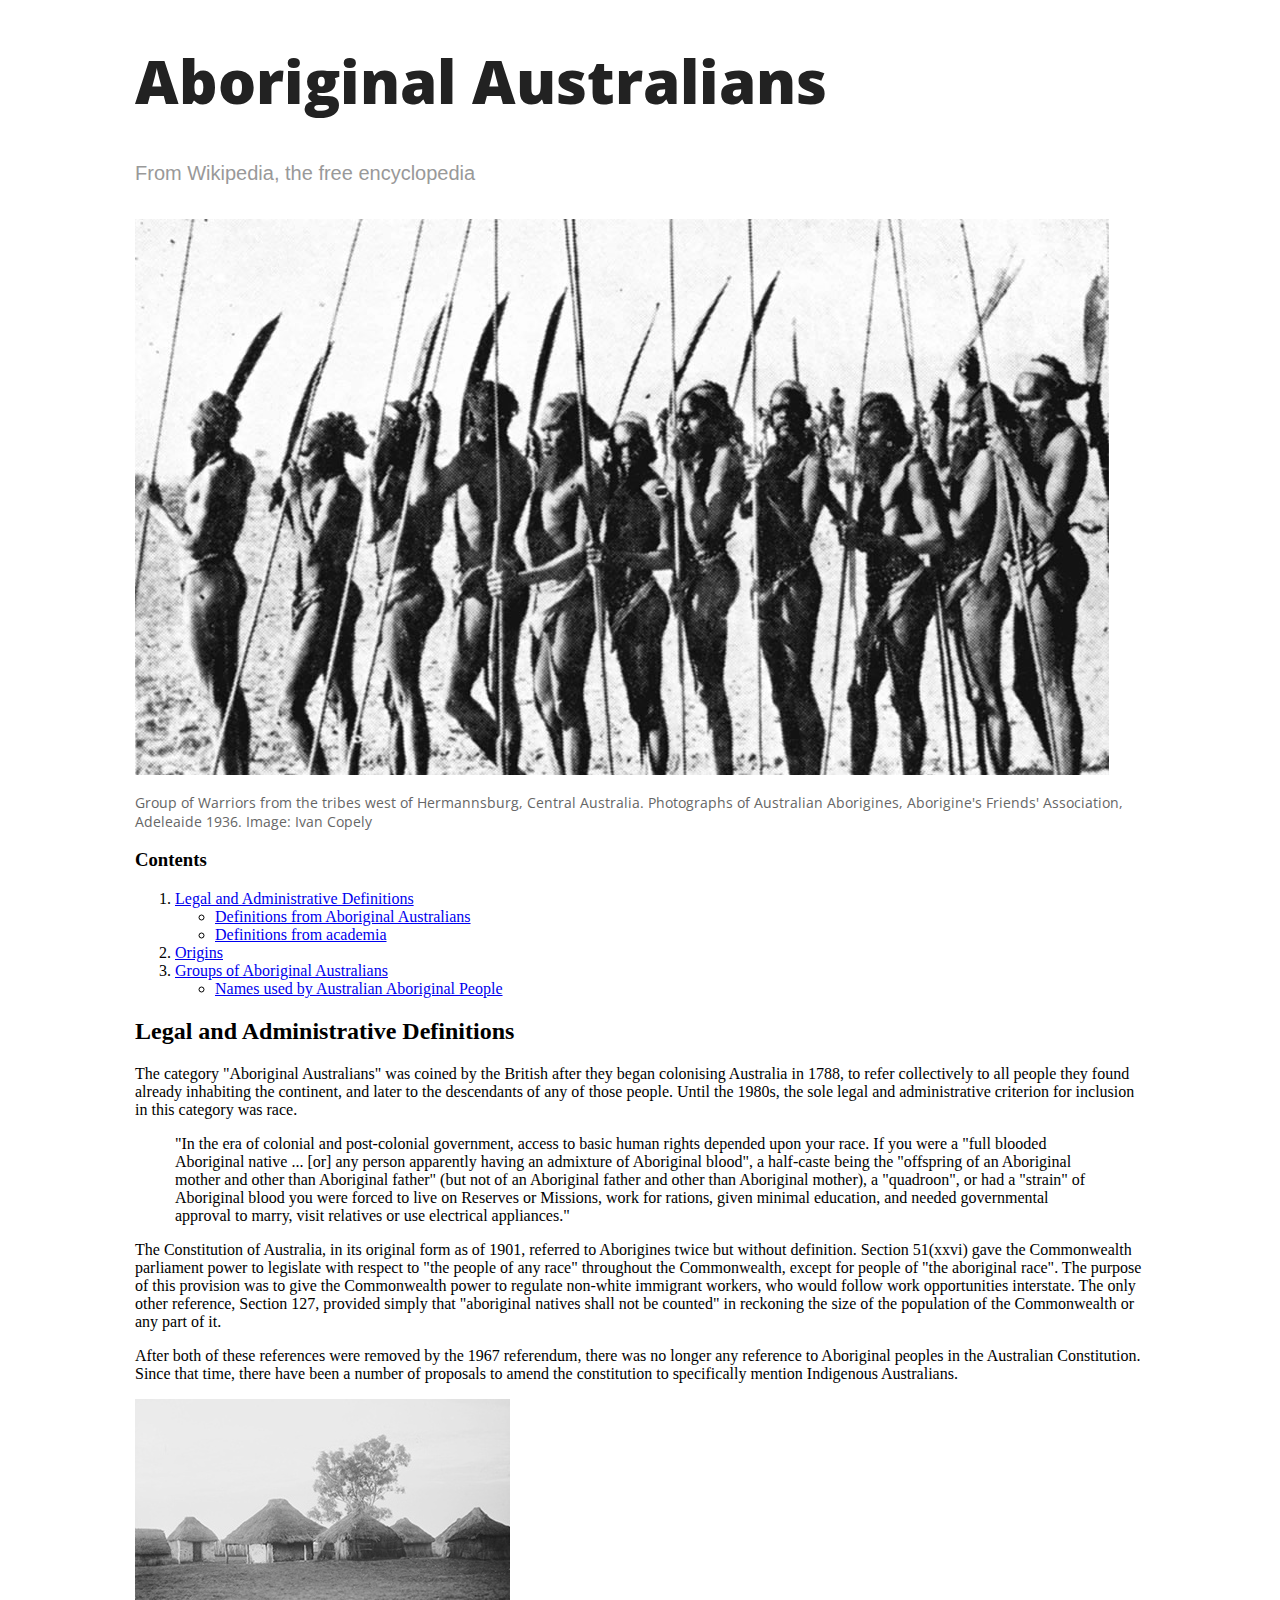
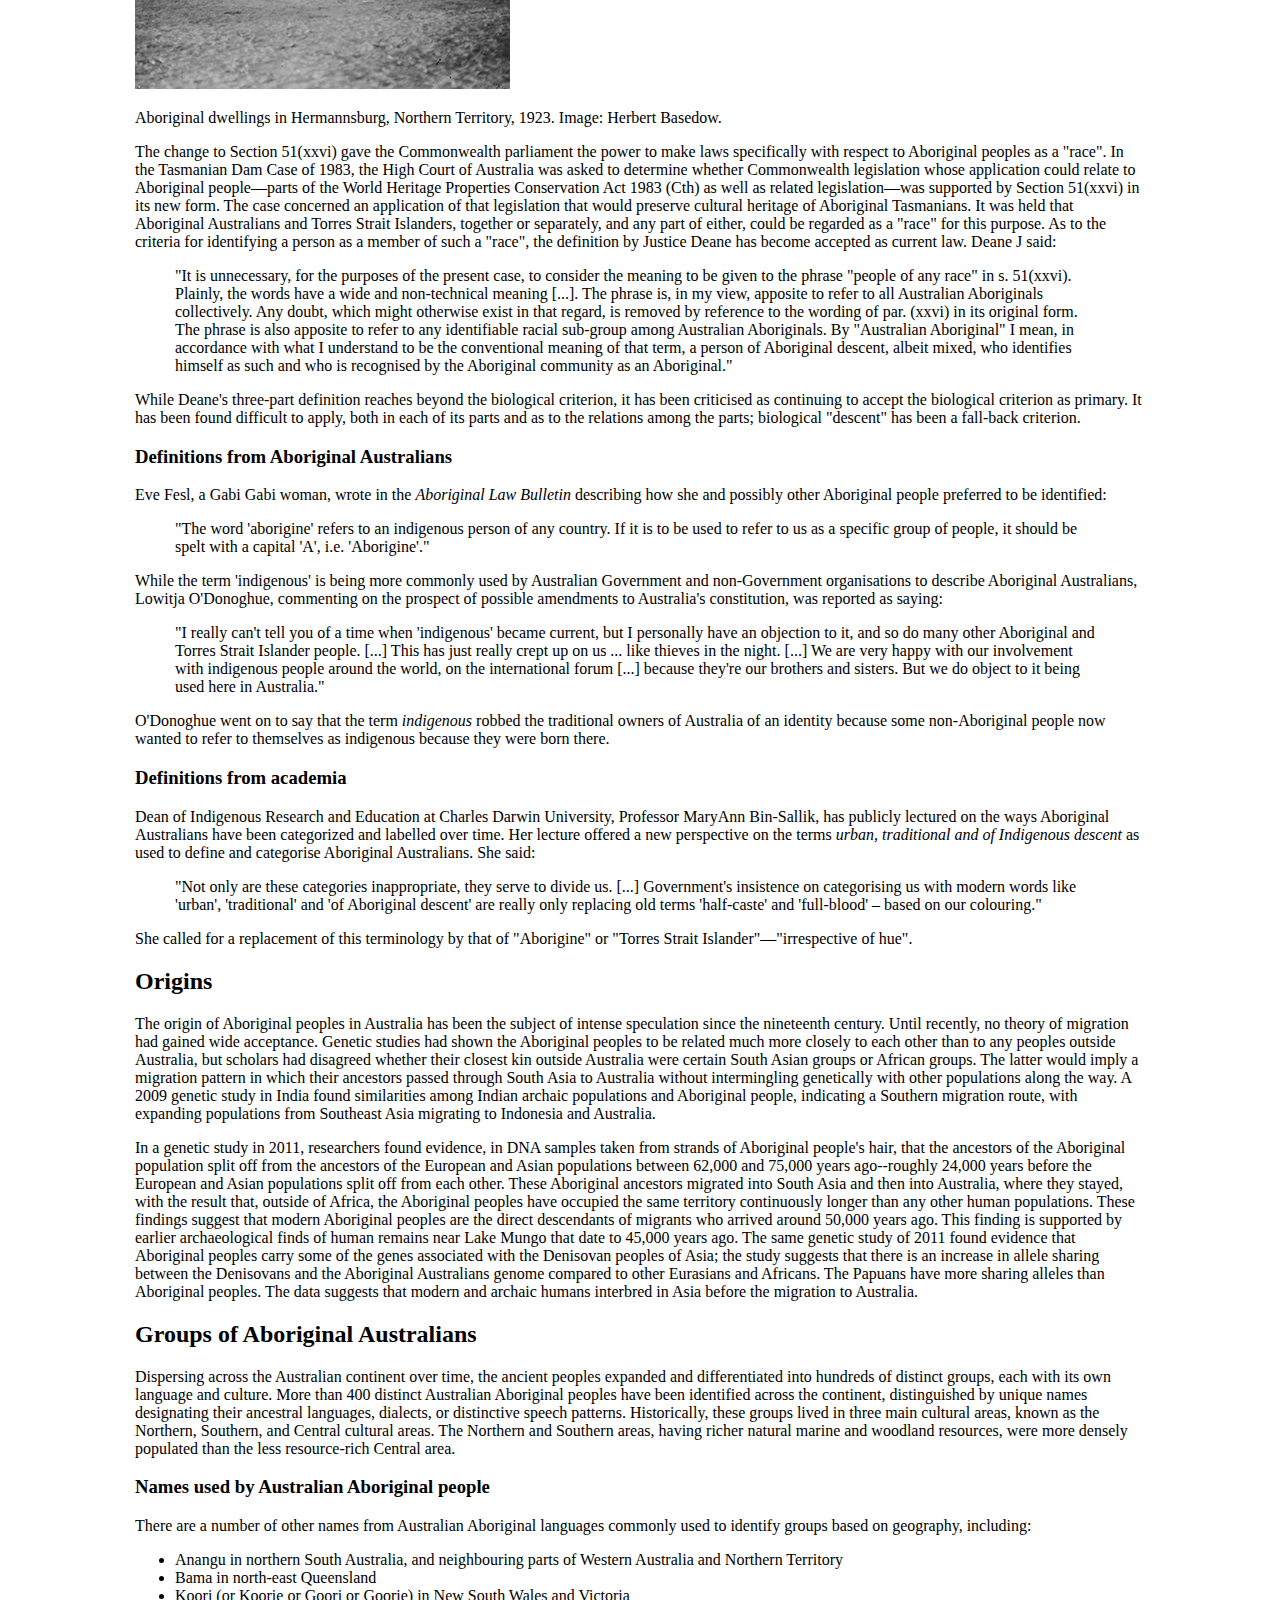
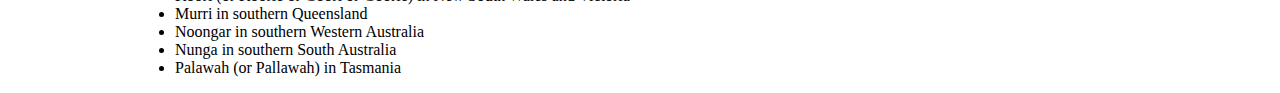
==== Projects/02-ArticleStyle/index.html @ 3df888d9 "CSS updates" ====
<!doctype html>
<html>
	<head>
		<title>Aboriginal Australians</title>
		<link href='http://fonts.googleapis.com/css?family=Open+Sans:300italic,400italic,600italic,700italic,800italic,700,300,600,800,400' rel='stylesheet' type='text/css'>
	</head>
	<body>
		<style>
			.container {
				width: 1010px;
				margin: 0 auto;
				
			}
			h1 {
				font-family: 'Open Sans', Helvetica, Arial, sans-serif;
				color: #222;
				font-size: 60px;
				font-weight: 800;
			}
			h5 {
				font-family: Georgia, Helvetica, Arial, sans-serif;
				color: #999;
				font-size: 20px;
				font-weight: lighter;
			}
			.caption {
				font-family: 'Open Sans', Helvetica, Arial, sans-serif;
				color: #666;
				font-size: 14px;
			}
			
		</style>
	<div class="container">
		<article>
		<header>
			<h1>Aboriginal Australians</h1>
			<h5>From Wikipedia, the free encyclopedia</h5>

			<img src="images/aboriginal-australians.jpg" alt="">
			<div class="caption">	
				<p>
					Group of Warriors from the tribes west of Hermannsburg, Central Australia. Photographs of Australian Aborigines, Aborigine's Friends' Association, Adeleaide 1936. Image: Ivan Copely
				</p>
			</div>
		</header>
			<nav>
				<h3>Contents</h3>
				<ol>
					<li><a href="#section1">Legal and Administrative Definitions</a>
						<ul>
							<li><a href="#section1-a">Definitions from Aboriginal Australians</a></li>
							<li><a href="#section1-b">Definitions from academia</a></li>

						</ul>

					</li>
					<li><a href="#section2">Origins</a></li>
					<li><a href="#section3">Groups of Aboriginal Australians</a>
						<ul>
							<li><a href="#section3-a">Names used by Australian Aboriginal People</a></li>
						</ul>
					</li>
				</ol>

			</nav>
				<h2 id="section1">Legal and Administrative Definitions</h2>
				<p>
					The category "Aboriginal Australians" was coined by the British after they began colonising Australia in 1788, to refer collectively to all people they found already inhabiting the continent, and later to the descendants of any of those people. Until the 1980s, the sole legal and administrative criterion for inclusion in this category was race.
				</p>
					<blockquote>
						"In the era of colonial and post-colonial government, access to basic human rights depended upon your race. If you were a "full blooded Aboriginal native ... [or] any person apparently having an admixture of Aboriginal blood", a half-caste being the "offspring of an Aboriginal mother and other than Aboriginal father" (but not of an Aboriginal father and other than Aboriginal mother), a "quadroon", or had a "strain" of Aboriginal blood you were forced to live on Reserves or Missions, work for rations, given minimal education, and needed governmental approval to marry, visit relatives or use electrical appliances."
					</blockquote>
				<p>
					The Constitution of Australia, in its original form as of 1901, referred to Aborigines twice but without definition. Section 51(xxvi) gave the Commonwealth parliament power to legislate with respect to "the people of any race" throughout the Commonwealth, except for people of "the aboriginal race". The purpose of this provision was to give the Commonwealth power to regulate non-white immigrant workers, who would follow work opportunities interstate. The only other reference, Section 127, provided simply that "aboriginal natives shall not be counted" in reckoning the size of the population of the Commonwealth or any part of it.
				</p>
				<p>
					After both of these references were removed by the 1967 referendum, there was no longer any reference to Aboriginal peoples in the Australian Constitution. Since that time, there have been a number of proposals to amend the constitution to specifically mention Indigenous Australians.
				</p>
				<img src="images/aboriginal-dwellings.jpg" alt="">
				<p>
					Aboriginal dwellings in Hermannsburg, Northern Territory, 1923. Image: Herbert Basedow.
				</p>
				<p>
					The change to Section 51(xxvi) gave the Commonwealth parliament the power to make laws specifically with respect to Aboriginal peoples as a "race". In the Tasmanian Dam Case of 1983, the High Court of Australia was asked to determine whether Commonwealth legislation whose application could relate to Aboriginal people—parts of the World Heritage Properties Conservation Act 1983 (Cth) as well as related legislation—was supported by Section 51(xxvi) in its new form. The case concerned an application of that legislation that would preserve cultural heritage of Aboriginal Tasmanians. It was held that Aboriginal Australians and Torres Strait Islanders, together or separately, and any part of either, could be regarded as a "race" for this purpose. As to the criteria for identifying a person as a member of such a "race", the definition by Justice Deane has become accepted as current law. Deane J said:
				</p>
					<blockquote>
						"It is unnecessary, for the purposes of the present case, to consider the meaning to be given to the phrase "people of any race" in s. 51(xxvi). Plainly, the words have a wide and non-technical meaning [...]. The phrase is, in my view, apposite to refer to all Australian Aboriginals collectively. Any doubt, which might otherwise exist in that regard, is removed by reference to the wording of par. (xxvi) in its original form. The phrase is also apposite to refer to any identifiable racial sub-group among Australian Aboriginals. By "Australian Aboriginal" I mean, in accordance with what I understand to be the conventional meaning of that term, a person of Aboriginal descent, albeit mixed, who identifies himself as such and who is recognised by the Aboriginal community as an Aboriginal."
					</blockquote>
				<p>
					While Deane's three-part definition reaches beyond the biological criterion, it has been criticised as continuing to accept the biological criterion as primary. It has been found difficult to apply, both in each of its parts and as to the relations among the parts; biological "descent" has been a fall-back criterion.
				</p>

				<h3 id="section1-a">Definitions from Aboriginal Australians</h3>
				<p>
					Eve Fesl, a Gabi Gabi woman, wrote in the <em>Aboriginal Law Bulletin</em> describing how she and possibly other Aboriginal people preferred to be identified:
				</p>
					<blockquote>
						"The word 'aborigine' refers to an indigenous person of any country. If it is to be used to refer to us as a specific group of people, it should be spelt with a capital 'A', i.e. 'Aborigine'."
					</blockquote>
				<p>
					While the term 'indigenous' is being more commonly used by Australian Government and non-Government organisations to describe Aboriginal Australians, Lowitja O'Donoghue, commenting on the prospect of possible amendments to Australia's constitution, was reported as saying:
				</p>
					<blockquote>
						"I really can't tell you of a time when 'indigenous' became current, but I personally have an objection to it, and so do many other Aboriginal and Torres Strait Islander people. [...] This has just really crept up on us ... like thieves in the night. [...] We are very happy with our involvement with indigenous people around the world, on the international forum [...] because they're our brothers and sisters. But we do object to it being used here in Australia."
					</blockquote>
				<p>
					O'Donoghue went on to say that the term <em>indigenous</em> robbed the traditional owners of Australia of an identity because some non-Aboriginal people now wanted to refer to themselves as indigenous because they were born there.
				</p>
				
				<h3 id="section1-b">Definitions from academia</h3>
				<p>
					Dean of Indigenous Research and Education at Charles Darwin University, Professor MaryAnn Bin-Sallik, has publicly lectured on the ways Aboriginal Australians have been categorized and labelled over time. Her lecture offered a new perspective on the terms <em>urban, traditional and of Indigenous descent</em> as used to define and categorise Aboriginal Australians. She said:
				</p>
					<blockquote>
						"Not only are these categories inappropriate, they serve to divide us. [...] Government's insistence on categorising us with modern words like 'urban', 'traditional' and 'of Aboriginal descent' are really only replacing old terms 'half-caste' and 'full-blood' – based on our colouring."
					</blockquote>
				<p>
					She called for a replacement of this terminology by that of "Aborigine" or "Torres Strait Islander"—"irrespective of hue".
				</p>

				<h2 id="section2">Origins</h2>
				<p>
					The origin of Aboriginal peoples in Australia has been the subject of intense speculation since the nineteenth century. Until recently, no theory of migration had gained wide acceptance. Genetic studies had shown the Aboriginal peoples to be related much more closely to each other than to any peoples outside Australia, but scholars had disagreed whether their closest kin outside Australia were certain South Asian groups or African groups. The latter would imply a migration pattern in which their ancestors passed through South Asia to Australia without intermingling genetically with other populations along the way. A 2009 genetic study in India found similarities among Indian archaic populations and Aboriginal people, indicating a Southern migration route, with expanding populations from Southeast Asia migrating to Indonesia and Australia.
				</p>
				<p>
					In a genetic study in 2011, researchers found evidence, in DNA samples taken from strands of Aboriginal people's hair, that the ancestors of the Aboriginal population split off from the ancestors of the European and Asian populations between 62,000 and 75,000 years ago--roughly 24,000 years before the European and Asian populations split off from each other. These Aboriginal ancestors migrated into South Asia and then into Australia, where they stayed, with the result that, outside of Africa, the Aboriginal peoples have occupied the same territory continuously longer than any other human populations. These findings suggest that modern Aboriginal peoples are the direct descendants of migrants who arrived around 50,000 years ago. This finding is supported by earlier archaeological finds of human remains near Lake Mungo that date to 45,000 years ago. The same genetic study of 2011 found evidence that Aboriginal peoples carry some of the genes associated with the Denisovan peoples of Asia; the study suggests that there is an increase in allele sharing between the Denisovans and the Aboriginal Australians genome compared to other Eurasians and Africans. The Papuans have more sharing alleles than Aboriginal peoples. The data suggests that modern and archaic humans interbred in Asia before the migration to Australia.
				</p>

				<h2 id="section3">Groups of Aboriginal Australians</h2>
				<p>
					Dispersing across the Australian continent over time, the ancient peoples expanded and differentiated into hundreds of distinct groups, each with its own language and culture. More than 400 distinct Australian Aboriginal peoples have been identified across the continent, distinguished by unique names designating their ancestral languages, dialects, or distinctive speech patterns. Historically, these groups lived in three main cultural areas, known as the Northern, Southern, and Central cultural areas. The Northern and Southern areas, having richer natural marine and woodland resources, were more densely populated than the less resource-rich Central area.
				</p>
				<h3 id="section3-a">Names used by Australian Aboriginal people</h3>
				<p>
					There are a number of other names from Australian Aboriginal languages commonly used to identify groups based on geography, including:
					<ul>
						<li>Anangu in northern South Australia, and neighbouring parts of Western Australia and Northern Territory</li>
						<li>Bama in north-east Queensland</li>
						<li>Koori (or Koorie or Goori or Goorie) in New South Wales and Victoria</li>
						<li>Murri in southern Queensland</li>
						<li>Noongar in southern Western Australia</li>
						<li>Nunga in southern South Australia</li>
						<li>Palawah (or Pallawah) in Tasmania</li>
					</ul>
				</p>
			</article>
		</div>
	</body>
</html>
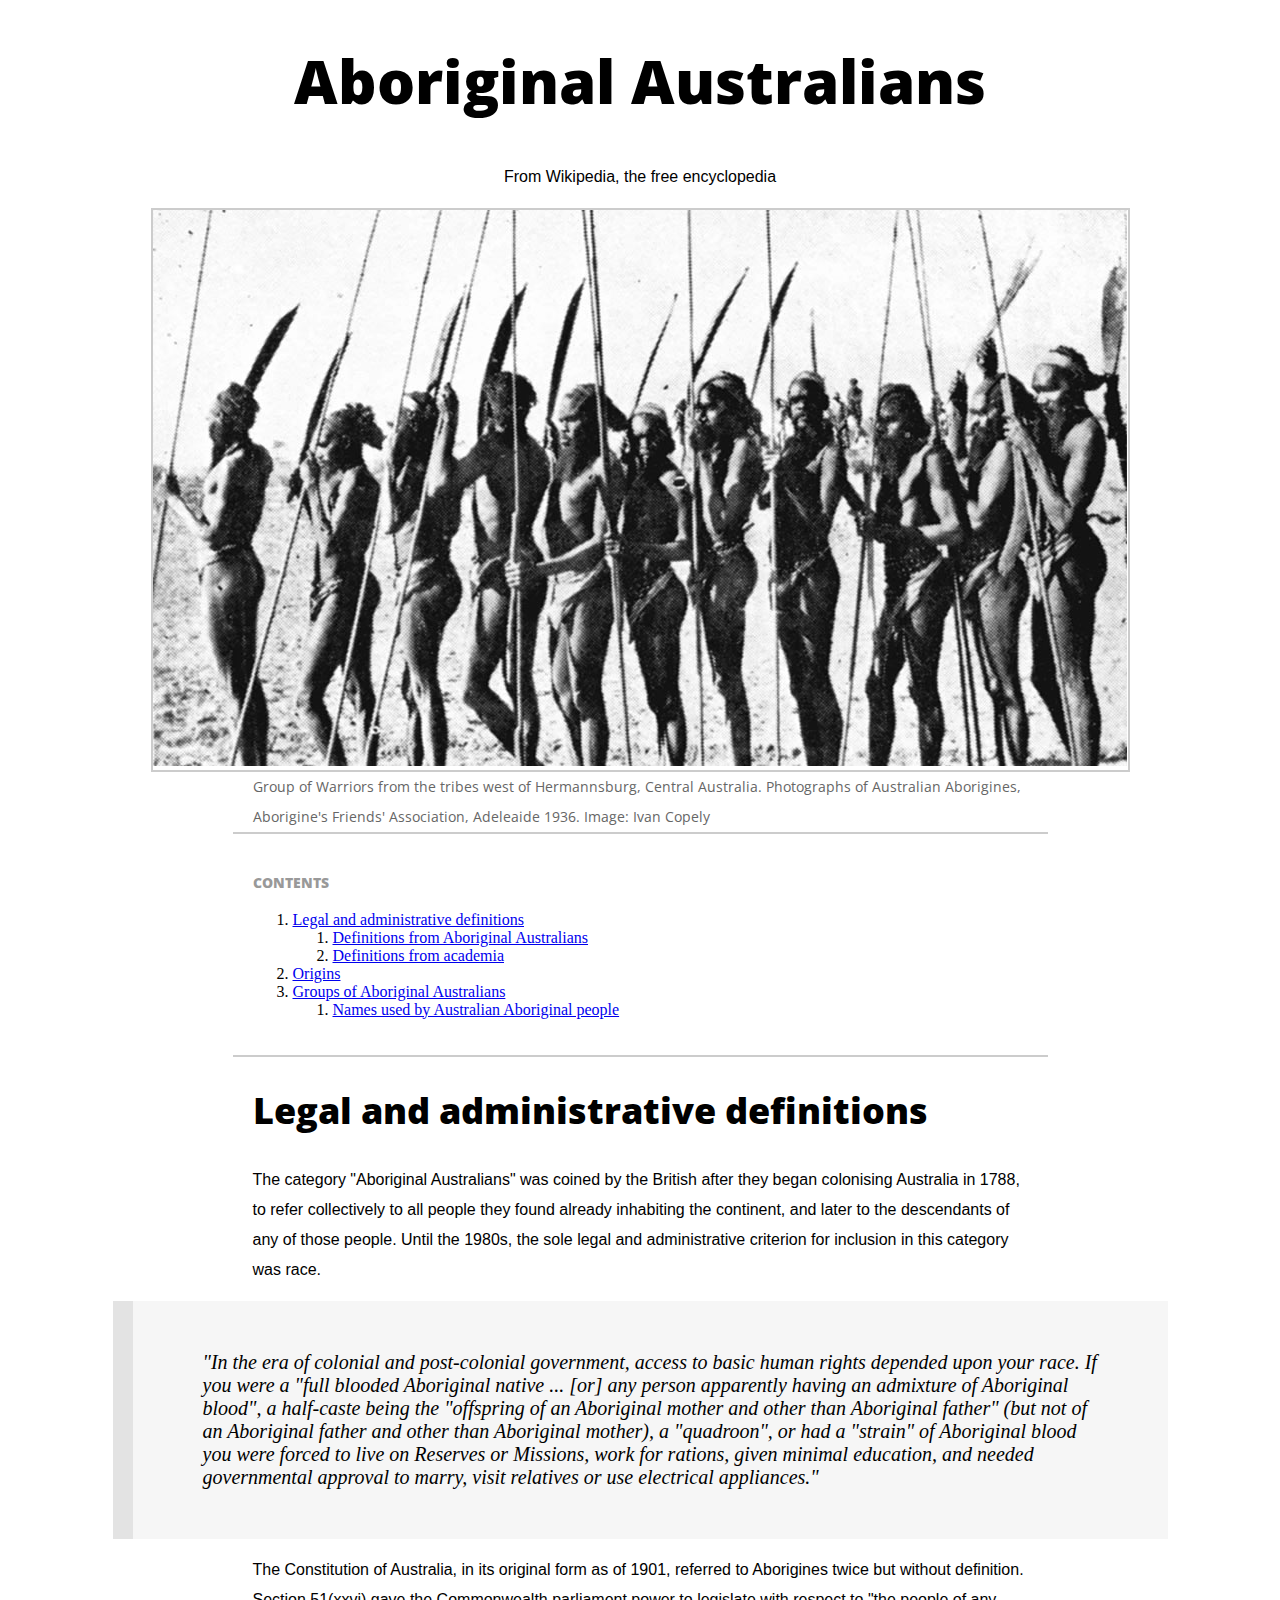
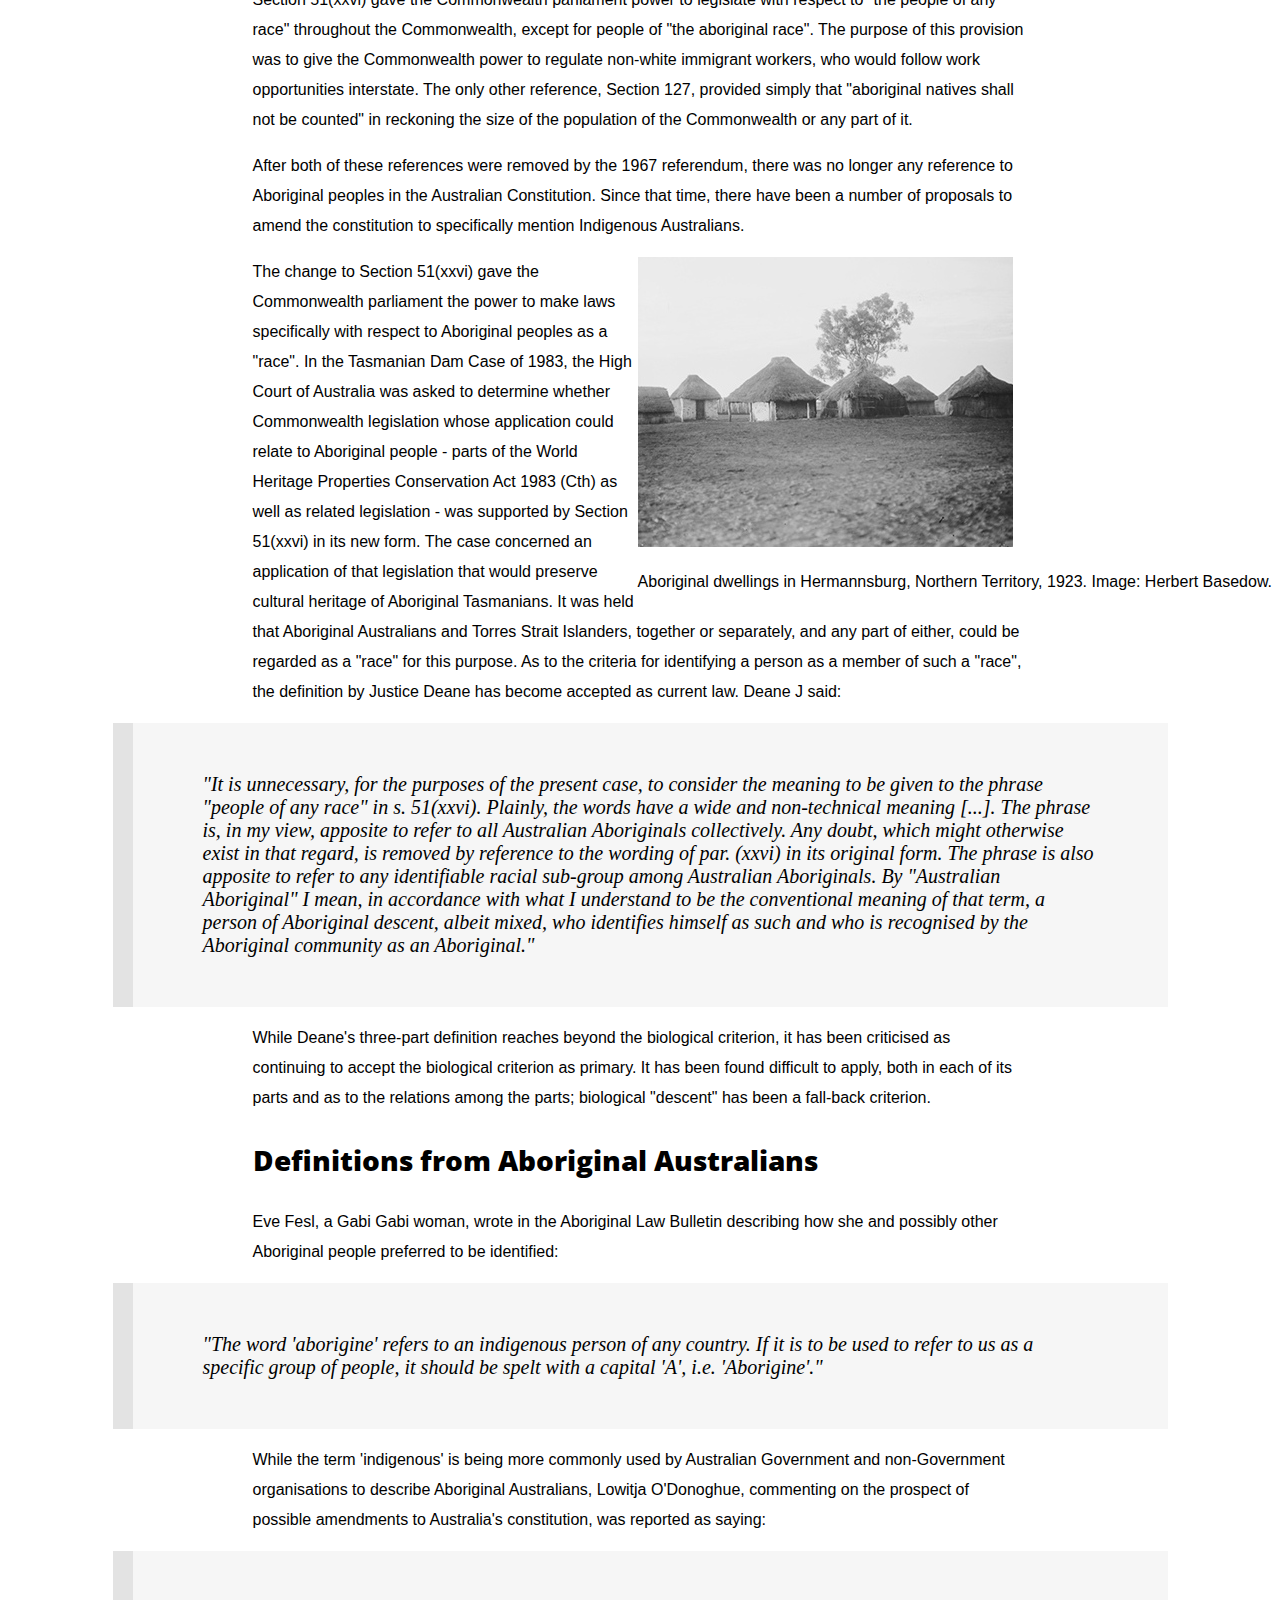
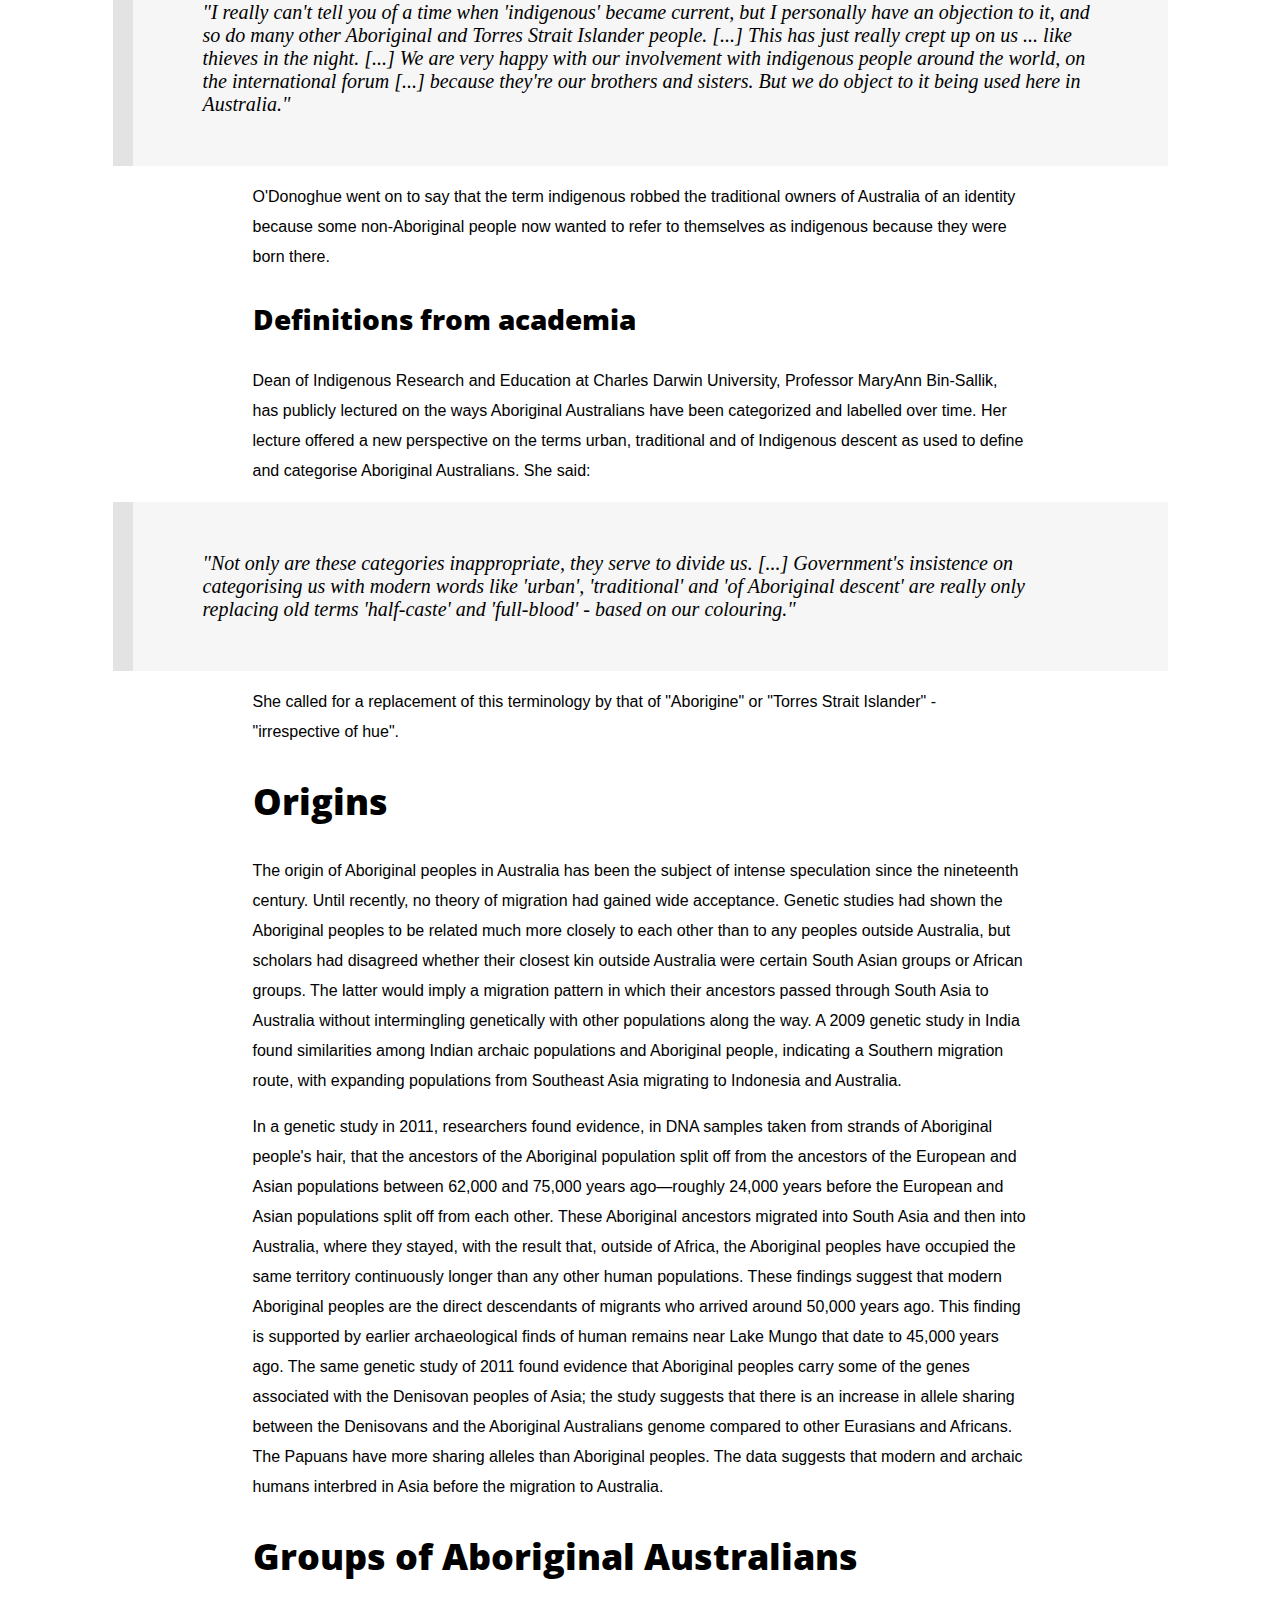
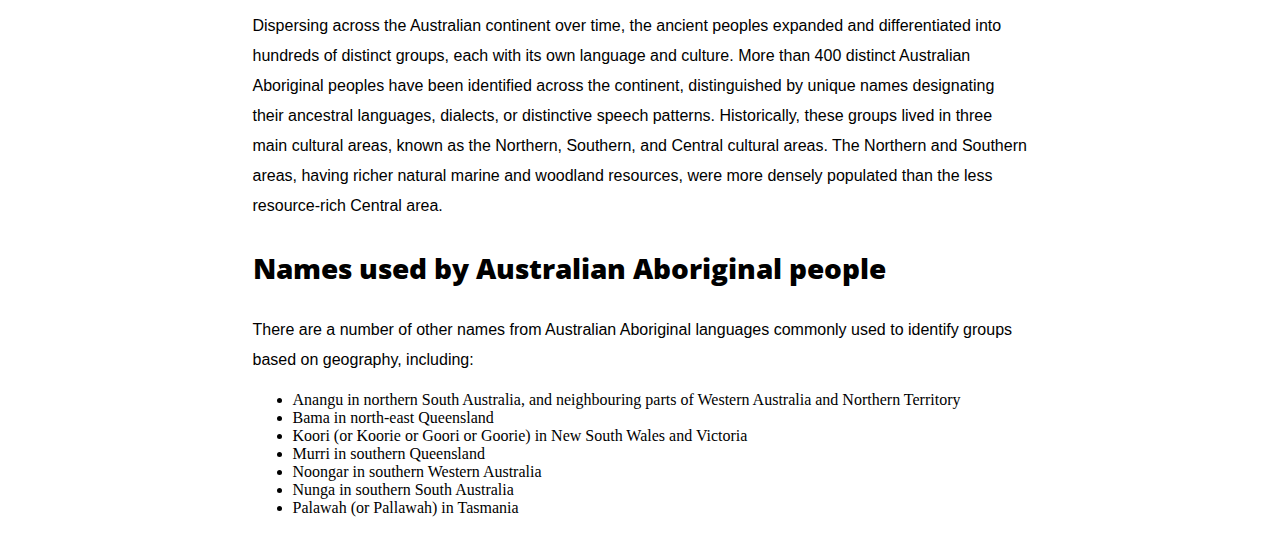
==== commit 52ef4c61: "Update CSS" ====
--- a/Projects/02-ArticleStyle/index.html
+++ b/Projects/02-ArticleStyle/index.html
@@ -5,145 +5,257 @@
 		<link href='http://fonts.googleapis.com/css?family=Open+Sans:300italic,400italic,600italic,700italic,800italic,700,300,600,800,400' rel='stylesheet' type='text/css'>
 	</head>
 	<body>
+		<!--Bad CSS
 		<style>
-			.container {
-				width: 1010px;
-				margin: 0 auto;
-				
+
+			.caption {
+				font-family: 'Open Sans', Helvetica, Arial, sans-serif;
+				color: #666;
+				font-size: 14px;
+				line-height: 20px;
+			}
+
+			.contents {
+				font-family: 'Open Sans', Helvetica, Arial, sans-serif;
+				color: #999;
+				font-size: 14px;
+				font-weight: 800;
+				text-transform: uppercase;
+			}
+			.contentslist {
+				list-style-type: none;
+
 			}
 			h1 {
 				font-family: 'Open Sans', Helvetica, Arial, sans-serif;
 				color: #222;
 				font-size: 60px;
 				font-weight: 800;
+				text-align: center;
+			}
+			h2 {
+				font-family: 'Open Sans', Helvetica, Arial, sans-serif;
+				font-size: 36px;
+				font-color: #222;
+				font-weight: 800;
+			}
+			h3 {
+				
 			}
 			h5 {
 				font-family: Georgia, Helvetica, Arial, sans-serif;
 				color: #999;
 				font-size: 20px;
 				font-weight: lighter;
-			}
-			.caption {
-				font-family: 'Open Sans', Helvetica, Arial, sans-serif;
-				color: #666;
-				font-size: 14px;
-			}
+				text-align: center;
+			}
+
+			.imgMain {
+				width: 975px;
+				border: 2px solid #ccc;
+			}
+			.imgCaption {
+				
+				float: right;
+				margin: 8px 0 0 20px;
+				padding: 4px;
+			}
+			figure {
+				border: 2px solid #ccc;
+				float: right;
+				margin: 8px 0 0 20px;
+			}
+			nav {
+				margin: 100px;
+				padding: 50px;
+				border-top: 2px solid #ccc;
+				border-bottom: 2px solid #ccc;
+			}
+
+			ol {
+				font-family: Georgia, Helvetica, Arial, sans-serif;
+				font-size: 20px;
+				color: #999;
+				line-height: 35px;
+			}
+			ul {
+				font-family: Georgia, Helvetica, Arial, sans-serif;
+				font-size: 16px;
+				font-color: #222;
+				line-height: 30px;
+			}
+
 			
+		</style>-->
+		<style>
+		.container {
+			width: 775px;
+			margin: 0 auto;
+
+		}
+		.picture {
+			width: 975px;
+			border: solid 2px #ccc;
+		}
+		.quote {
+			width: 975px;
+			background: #f6f6f6;
+			border-left:solid 20px #e3e3e3;
+			font-style: italic;
+			font-size: 20px;
+			padding: 30px;
+		}
+		.figure {
+			float: right;
+		}
+		.caption {
+			font-family: 'Open Sans', Helvetica, Arial, sans-serif;
+			color: #666;
+			font-size: 14px;
+		}
+		h1,
+		h2,
+		h3,
+		h4,
+		h5,
+		h6 {
+			font-family: 'Open Sans', Helvetica, Arial, sans-serif;
+			font-color: #222;
+			font-weight: 800;
+		}
+		h1 {
+			font-size: 60px;
+		}
+		h2 {
+			font-size: 36px;
+		}
+		h3 {
+			font-size: 28px;
+		}
+		.contents {
+			font-size: 14px;
+			text-transform: uppercase;
+			color: #999;
+		}
+		.navigation {
+			border-top: 2px solid #ccc;
+			border-bottom: 2px solid #ccc;
+			padding: 20px;
+		}
+		p {
+			font-family: Georgia, Helvetica, Arial, sans-serif;
+			font-size: 16px;
+			font-color: #222;
+			line-height: 30px;
+		}
+		header {
+			text-align: center;
+		}
+
 		</style>
-	<div class="container">
 		<article>
-		<header>
-			<h1>Aboriginal Australians</h1>
-			<h5>From Wikipedia, the free encyclopedia</h5>
-
-			<img src="images/aboriginal-australians.jpg" alt="">
-			<div class="caption">	
-				<p>
-					Group of Warriors from the tribes west of Hermannsburg, Central Australia. Photographs of Australian Aborigines, Aborigine's Friends' Association, Adeleaide 1936. Image: Ivan Copely
-				</p>
-			</div>
-		</header>
-			<nav>
-				<h3>Contents</h3>
-				<ol>
-					<li><a href="#section1">Legal and Administrative Definitions</a>
-						<ul>
-							<li><a href="#section1-a">Definitions from Aboriginal Australians</a></li>
-							<li><a href="#section1-b">Definitions from academia</a></li>
-
-						</ul>
-
-					</li>
-					<li><a href="#section2">Origins</a></li>
-					<li><a href="#section3">Groups of Aboriginal Australians</a>
-						<ul>
-							<li><a href="#section3-a">Names used by Australian Aboriginal People</a></li>
-						</ul>
-					</li>
-				</ol>
-
-			</nav>
-				<h2 id="section1">Legal and Administrative Definitions</h2>
-				<p>
-					The category "Aboriginal Australians" was coined by the British after they began colonising Australia in 1788, to refer collectively to all people they found already inhabiting the continent, and later to the descendants of any of those people. Until the 1980s, the sole legal and administrative criterion for inclusion in this category was race.
-				</p>
-					<blockquote>
-						"In the era of colonial and post-colonial government, access to basic human rights depended upon your race. If you were a "full blooded Aboriginal native ... [or] any person apparently having an admixture of Aboriginal blood", a half-caste being the "offspring of an Aboriginal mother and other than Aboriginal father" (but not of an Aboriginal father and other than Aboriginal mother), a "quadroon", or had a "strain" of Aboriginal blood you were forced to live on Reserves or Missions, work for rations, given minimal education, and needed governmental approval to marry, visit relatives or use electrical appliances."
-					</blockquote>
-				<p>
-					The Constitution of Australia, in its original form as of 1901, referred to Aborigines twice but without definition. Section 51(xxvi) gave the Commonwealth parliament power to legislate with respect to "the people of any race" throughout the Commonwealth, except for people of "the aboriginal race". The purpose of this provision was to give the Commonwealth power to regulate non-white immigrant workers, who would follow work opportunities interstate. The only other reference, Section 127, provided simply that "aboriginal natives shall not be counted" in reckoning the size of the population of the Commonwealth or any part of it.
-				</p>
-				<p>
-					After both of these references were removed by the 1967 referendum, there was no longer any reference to Aboriginal peoples in the Australian Constitution. Since that time, there have been a number of proposals to amend the constitution to specifically mention Indigenous Australians.
-				</p>
+			<header class="container">
+				<h1>Aboriginal Australians</h1>
+				<p>From Wikipedia, the free encyclopedia</p>
+			</header>
+			<div class="container picture">
+				<img src="images/aboriginal-australians.jpg" alt="">
+			</div>
+			<p class="container caption">
+				Group of Warriors from the tribes west of Hermannsburg, Central Australia. Photographs of Australian Aborigines, Aborigine's Friends' Association, Adeleaide 1936. Image: Ivan Copely
+			</p>
+			<div class="container navigation">
+				<nav>
+					<h4 class="contents">Contents</h4>
+					<ol>
+						<li>
+							<a href="#section-1">Legal and administrative definitions</a>
+							<ol>
+								<li><a href="#section-1-1">Definitions from Aboriginal Australians</a></li>
+								<li><a href="#section-1-2">Definitions from academia</a></li>
+							</ol>
+						</li>
+						<li><a href="#section-2">Origins</a></li>
+						<li>
+							<a href="#section-3">Groups of Aboriginal Australians</a>
+							<ol>
+								<li><a href="#section-3-1">Names used by Australian Aboriginal people</a></li>
+							</ol>
+						</li>
+					</ol>
+				</nav>
+			</div>
+			<div class="container">
+				<h2 id="section-1">Legal and administrative definitions</h2>
+				<p>The category "Aboriginal Australians" was coined by the British after they began colonising Australia in 1788, to refer collectively to all people they found already inhabiting the continent, and later to the descendants of any of those people. Until the 1980s, the sole legal and administrative criterion for inclusion in this category was race.
+				</p>
+			</div>
+			<div class="container quote">
+				<blockquote>"In the era of colonial and post-colonial government, access to basic human rights depended upon your race. If you were a "full blooded Aboriginal native ... [or] any person apparently having an admixture of Aboriginal blood", a half-caste being the "offspring of an Aboriginal mother and other than Aboriginal father" (but not of an Aboriginal father and other than Aboriginal mother), a "quadroon", or had a "strain" of Aboriginal blood you were forced to live on Reserves or Missions, work for rations, given minimal education, and needed governmental approval to marry, visit relatives or use electrical appliances."
+				</blockquote>
+			</div>
+			<div class="container">
+				<p>The Constitution of Australia, in its original form as of 1901, referred to Aborigines twice but without definition. Section 51(xxvi) gave the Commonwealth parliament power to legislate with respect to "the people of any race" throughout the Commonwealth, except for people of "the aboriginal race". The purpose of this provision was to give the Commonwealth power to regulate non-white immigrant workers, who would follow work opportunities interstate. The only other reference, Section 127, provided simply that "aboriginal natives shall not be counted" in reckoning the size of the population of the Commonwealth or any part of it.</p>
+				<p>After both of these references were removed by the 1967 referendum, there was no longer any reference to Aboriginal peoples in the Australian Constitution. Since that time, there have been a number of proposals to amend the constitution to specifically mention Indigenous Australians.</p>
+			</div>
+			<div class="figure">
 				<img src="images/aboriginal-dwellings.jpg" alt="">
 				<p>
 					Aboriginal dwellings in Hermannsburg, Northern Territory, 1923. Image: Herbert Basedow.
 				</p>
-				<p>
-					The change to Section 51(xxvi) gave the Commonwealth parliament the power to make laws specifically with respect to Aboriginal peoples as a "race". In the Tasmanian Dam Case of 1983, the High Court of Australia was asked to determine whether Commonwealth legislation whose application could relate to Aboriginal people—parts of the World Heritage Properties Conservation Act 1983 (Cth) as well as related legislation—was supported by Section 51(xxvi) in its new form. The case concerned an application of that legislation that would preserve cultural heritage of Aboriginal Tasmanians. It was held that Aboriginal Australians and Torres Strait Islanders, together or separately, and any part of either, could be regarded as a "race" for this purpose. As to the criteria for identifying a person as a member of such a "race", the definition by Justice Deane has become accepted as current law. Deane J said:
-				</p>
-					<blockquote>
-						"It is unnecessary, for the purposes of the present case, to consider the meaning to be given to the phrase "people of any race" in s. 51(xxvi). Plainly, the words have a wide and non-technical meaning [...]. The phrase is, in my view, apposite to refer to all Australian Aboriginals collectively. Any doubt, which might otherwise exist in that regard, is removed by reference to the wording of par. (xxvi) in its original form. The phrase is also apposite to refer to any identifiable racial sub-group among Australian Aboriginals. By "Australian Aboriginal" I mean, in accordance with what I understand to be the conventional meaning of that term, a person of Aboriginal descent, albeit mixed, who identifies himself as such and who is recognised by the Aboriginal community as an Aboriginal."
-					</blockquote>
-				<p>
-					While Deane's three-part definition reaches beyond the biological criterion, it has been criticised as continuing to accept the biological criterion as primary. It has been found difficult to apply, both in each of its parts and as to the relations among the parts; biological "descent" has been a fall-back criterion.
-				</p>
-
-				<h3 id="section1-a">Definitions from Aboriginal Australians</h3>
-				<p>
-					Eve Fesl, a Gabi Gabi woman, wrote in the <em>Aboriginal Law Bulletin</em> describing how she and possibly other Aboriginal people preferred to be identified:
-				</p>
-					<blockquote>
-						"The word 'aborigine' refers to an indigenous person of any country. If it is to be used to refer to us as a specific group of people, it should be spelt with a capital 'A', i.e. 'Aborigine'."
-					</blockquote>
-				<p>
-					While the term 'indigenous' is being more commonly used by Australian Government and non-Government organisations to describe Aboriginal Australians, Lowitja O'Donoghue, commenting on the prospect of possible amendments to Australia's constitution, was reported as saying:
-				</p>
-					<blockquote>
-						"I really can't tell you of a time when 'indigenous' became current, but I personally have an objection to it, and so do many other Aboriginal and Torres Strait Islander people. [...] This has just really crept up on us ... like thieves in the night. [...] We are very happy with our involvement with indigenous people around the world, on the international forum [...] because they're our brothers and sisters. But we do object to it being used here in Australia."
-					</blockquote>
-				<p>
-					O'Donoghue went on to say that the term <em>indigenous</em> robbed the traditional owners of Australia of an identity because some non-Aboriginal people now wanted to refer to themselves as indigenous because they were born there.
-				</p>
-				
-				<h3 id="section1-b">Definitions from academia</h3>
-				<p>
-					Dean of Indigenous Research and Education at Charles Darwin University, Professor MaryAnn Bin-Sallik, has publicly lectured on the ways Aboriginal Australians have been categorized and labelled over time. Her lecture offered a new perspective on the terms <em>urban, traditional and of Indigenous descent</em> as used to define and categorise Aboriginal Australians. She said:
-				</p>
-					<blockquote>
-						"Not only are these categories inappropriate, they serve to divide us. [...] Government's insistence on categorising us with modern words like 'urban', 'traditional' and 'of Aboriginal descent' are really only replacing old terms 'half-caste' and 'full-blood' – based on our colouring."
-					</blockquote>
-				<p>
-					She called for a replacement of this terminology by that of "Aborigine" or "Torres Strait Islander"—"irrespective of hue".
-				</p>
-
-				<h2 id="section2">Origins</h2>
-				<p>
-					The origin of Aboriginal peoples in Australia has been the subject of intense speculation since the nineteenth century. Until recently, no theory of migration had gained wide acceptance. Genetic studies had shown the Aboriginal peoples to be related much more closely to each other than to any peoples outside Australia, but scholars had disagreed whether their closest kin outside Australia were certain South Asian groups or African groups. The latter would imply a migration pattern in which their ancestors passed through South Asia to Australia without intermingling genetically with other populations along the way. A 2009 genetic study in India found similarities among Indian archaic populations and Aboriginal people, indicating a Southern migration route, with expanding populations from Southeast Asia migrating to Indonesia and Australia.
-				</p>
-				<p>
-					In a genetic study in 2011, researchers found evidence, in DNA samples taken from strands of Aboriginal people's hair, that the ancestors of the Aboriginal population split off from the ancestors of the European and Asian populations between 62,000 and 75,000 years ago--roughly 24,000 years before the European and Asian populations split off from each other. These Aboriginal ancestors migrated into South Asia and then into Australia, where they stayed, with the result that, outside of Africa, the Aboriginal peoples have occupied the same territory continuously longer than any other human populations. These findings suggest that modern Aboriginal peoples are the direct descendants of migrants who arrived around 50,000 years ago. This finding is supported by earlier archaeological finds of human remains near Lake Mungo that date to 45,000 years ago. The same genetic study of 2011 found evidence that Aboriginal peoples carry some of the genes associated with the Denisovan peoples of Asia; the study suggests that there is an increase in allele sharing between the Denisovans and the Aboriginal Australians genome compared to other Eurasians and Africans. The Papuans have more sharing alleles than Aboriginal peoples. The data suggests that modern and archaic humans interbred in Asia before the migration to Australia.
-				</p>
-
-				<h2 id="section3">Groups of Aboriginal Australians</h2>
-				<p>
-					Dispersing across the Australian continent over time, the ancient peoples expanded and differentiated into hundreds of distinct groups, each with its own language and culture. More than 400 distinct Australian Aboriginal peoples have been identified across the continent, distinguished by unique names designating their ancestral languages, dialects, or distinctive speech patterns. Historically, these groups lived in three main cultural areas, known as the Northern, Southern, and Central cultural areas. The Northern and Southern areas, having richer natural marine and woodland resources, were more densely populated than the less resource-rich Central area.
-				</p>
-				<h3 id="section3-a">Names used by Australian Aboriginal people</h3>
-				<p>
-					There are a number of other names from Australian Aboriginal languages commonly used to identify groups based on geography, including:
-					<ul>
-						<li>Anangu in northern South Australia, and neighbouring parts of Western Australia and Northern Territory</li>
-						<li>Bama in north-east Queensland</li>
-						<li>Koori (or Koorie or Goori or Goorie) in New South Wales and Victoria</li>
-						<li>Murri in southern Queensland</li>
-						<li>Noongar in southern Western Australia</li>
-						<li>Nunga in southern South Australia</li>
-						<li>Palawah (or Pallawah) in Tasmania</li>
-					</ul>
-				</p>
-			</article>
-		</div>
+			</div>
+			<div class="container">
+				<p>The change to Section 51(xxvi) gave the Commonwealth parliament the power to make laws specifically with respect to Aboriginal peoples as a "race". In the Tasmanian Dam Case of 1983, the High Court of Australia was asked to determine whether Commonwealth legislation whose application could relate to Aboriginal people - parts of the World Heritage Properties Conservation Act 1983 (Cth) as well as related legislation - was supported by Section 51(xxvi) in its new form. The case concerned an application of that legislation that would preserve cultural heritage of Aboriginal Tasmanians. It was held that Aboriginal Australians and Torres Strait Islanders, together or separately, and any part of either, could be regarded as a "race" for this purpose. As to the criteria for identifying a person as a member of such a "race", the definition by Justice Deane has become accepted as current law. Deane J said:</p>
+			</div>
+			<div class="container quote">
+				<blockquote>"It is unnecessary, for the purposes of the present case, to consider the meaning to be given to the phrase "people of any race" in s. 51(xxvi). Plainly, the words have a wide and non-technical meaning [...]. The phrase is, in my view, apposite to refer to all Australian Aboriginals collectively. Any doubt, which might otherwise exist in that regard, is removed by reference to the wording of par. (xxvi) in its original form. The phrase is also apposite to refer to any identifiable racial sub-group among Australian Aboriginals. By "Australian Aboriginal" I mean, in accordance with what I understand to be the conventional meaning of that term, a person of Aboriginal descent, albeit mixed, who identifies himself as such and who is recognised by the Aboriginal community as an Aboriginal."
+				</blockquote>
+			</div>		
+			<div class="container">
+				<p>While Deane's three-part definition reaches beyond the biological criterion, it has been criticised as continuing to accept the biological criterion as primary. It has been found difficult to apply, both in each of its parts and as to the relations among the parts; biological "descent" has been a fall-back criterion.
+				</p>
+				<h3 id="section-1-1">Definitions from Aboriginal Australians</h3>
+				<p>Eve Fesl, a Gabi Gabi woman, wrote in the Aboriginal Law Bulletin describing how she and possibly other Aboriginal people preferred to be identified:
+				</p>
+			</div>
+			<div class="container quote">
+				<blockquote>"The word 'aborigine' refers to an indigenous person of any country. If it is to be used to refer to us as a specific group of people, it should be spelt with a capital 'A', i.e. 'Aborigine'."
+				</blockquote>
+			</div>
+			<div class="container">
+				<p>While the term 'indigenous' is being more commonly used by Australian Government and non-Government organisations to describe Aboriginal Australians, Lowitja O'Donoghue, commenting on the prospect of possible amendments to Australia's constitution, was reported as saying:
+				</p>
+			</div>
+			<div class="container quote">
+				<blockquote>"I really can't tell you of a time when 'indigenous' became current, but I personally have an objection to it, and so do many other Aboriginal and Torres Strait Islander people. [...] This has just really crept up on us ... like thieves in the night. [...] We are very happy with our involvement with indigenous people around the world, on the international forum [...] because they're our brothers and sisters. But we do object to it being used here in Australia."</blockquote>
+			</div>
+			<div class="container">
+				<p>O'Donoghue went on to say that the term indigenous robbed the traditional owners of Australia of an identity because some non-Aboriginal people now wanted to refer to themselves as indigenous because they were born there.</p>
+				<h3 id="section-1-2">Definitions from academia</h3>
+				<p>Dean of Indigenous Research and Education at Charles Darwin University, Professor MaryAnn Bin-Sallik, has publicly lectured on the ways Aboriginal Australians have been categorized and labelled over time. Her lecture offered a new perspective on the terms urban, traditional and of Indigenous descent as used to define and categorise Aboriginal Australians. She said:</p>
+			</div>
+			<div class="container quote">
+				<blockquote>"Not only are these categories inappropriate, they serve to divide us. [...] Government's insistence on categorising us with modern words like 'urban', 'traditional' and 'of Aboriginal descent' are really only replacing old terms 'half-caste' and 'full-blood' - based on our colouring."</blockquote>
+			</div>
+			<div class = "container">
+				<p>She called for a replacement of this terminology by that of "Aborigine" or "Torres Strait Islander" - "irrespective of hue".</p>
+				<h2 id="section-2">Origins</h2>
+				<p>The origin of Aboriginal peoples in Australia has been the subject of intense speculation since the nineteenth century. Until recently, no theory of migration had gained wide acceptance. Genetic studies had shown the Aboriginal peoples to be related much more closely to each other than to any peoples outside Australia, but scholars had disagreed whether their closest kin outside Australia were certain South Asian groups or African groups. The latter would imply a migration pattern in which their ancestors passed through South Asia to Australia without intermingling genetically with other populations along the way. A 2009 genetic study in India found similarities among Indian archaic populations and Aboriginal people, indicating a Southern migration route, with expanding populations from Southeast Asia migrating to Indonesia and Australia.</p>
+				<p>In a genetic study in 2011, researchers found evidence, in DNA samples taken from strands of Aboriginal people's hair, that the ancestors of the Aboriginal population split off from the ancestors of the European and Asian populations between 62,000 and 75,000 years ago—roughly 24,000 years before the European and Asian populations split off from each other. These Aboriginal ancestors migrated into South Asia and then into Australia, where they stayed, with the result that, outside of Africa, the Aboriginal peoples have occupied the same territory continuously longer than any other human populations. These findings suggest that modern Aboriginal peoples are the direct descendants of migrants who arrived around 50,000 years ago. This finding is supported by earlier archaeological finds of human remains near Lake Mungo that date to 45,000 years ago. The same genetic study of 2011 found evidence that Aboriginal peoples carry some of the genes associated with the Denisovan peoples of Asia; the study suggests that there is an increase in allele sharing between the Denisovans and the Aboriginal Australians genome compared to other Eurasians and Africans. The Papuans have more sharing alleles than Aboriginal peoples. The data suggests that modern and archaic humans interbred in Asia before the migration to Australia.</p>
+				<h2 id="section-3">Groups of Aboriginal Australians</h2>
+				<p>Dispersing across the Australian continent over time, the ancient peoples expanded and differentiated into hundreds of distinct groups, each with its own language and culture. More than 400 distinct Australian Aboriginal peoples have been identified across the continent, distinguished by unique names designating their ancestral languages, dialects, or distinctive speech patterns. Historically, these groups lived in three main cultural areas, known as the Northern, Southern, and Central cultural areas. The Northern and Southern areas, having richer natural marine and woodland resources, were more densely populated than the less resource-rich Central area.</p>
+				<h3 id="section-3-1">Names used by Australian Aboriginal people</h3>
+				<p>There are a number of other names from Australian Aboriginal languages commonly used to identify groups based on geography, including:</p>
+				<ul>
+					<li>Anangu in northern South Australia, and neighbouring parts of Western Australia and Northern Territory</li>
+					<li>Bama in north-east Queensland</li>
+					<li>Koori (or Koorie or Goori or Goorie) in New South Wales and Victoria</li>
+					<li>Murri in southern Queensland</li>
+					<li>Noongar in southern Western Australia</li>
+					<li>Nunga in southern South Australia</li>
+					<li>Palawah (or Pallawah) in Tasmania</li>
+				</ul>
+			</div>
+		</article>
 	</body>
 </html>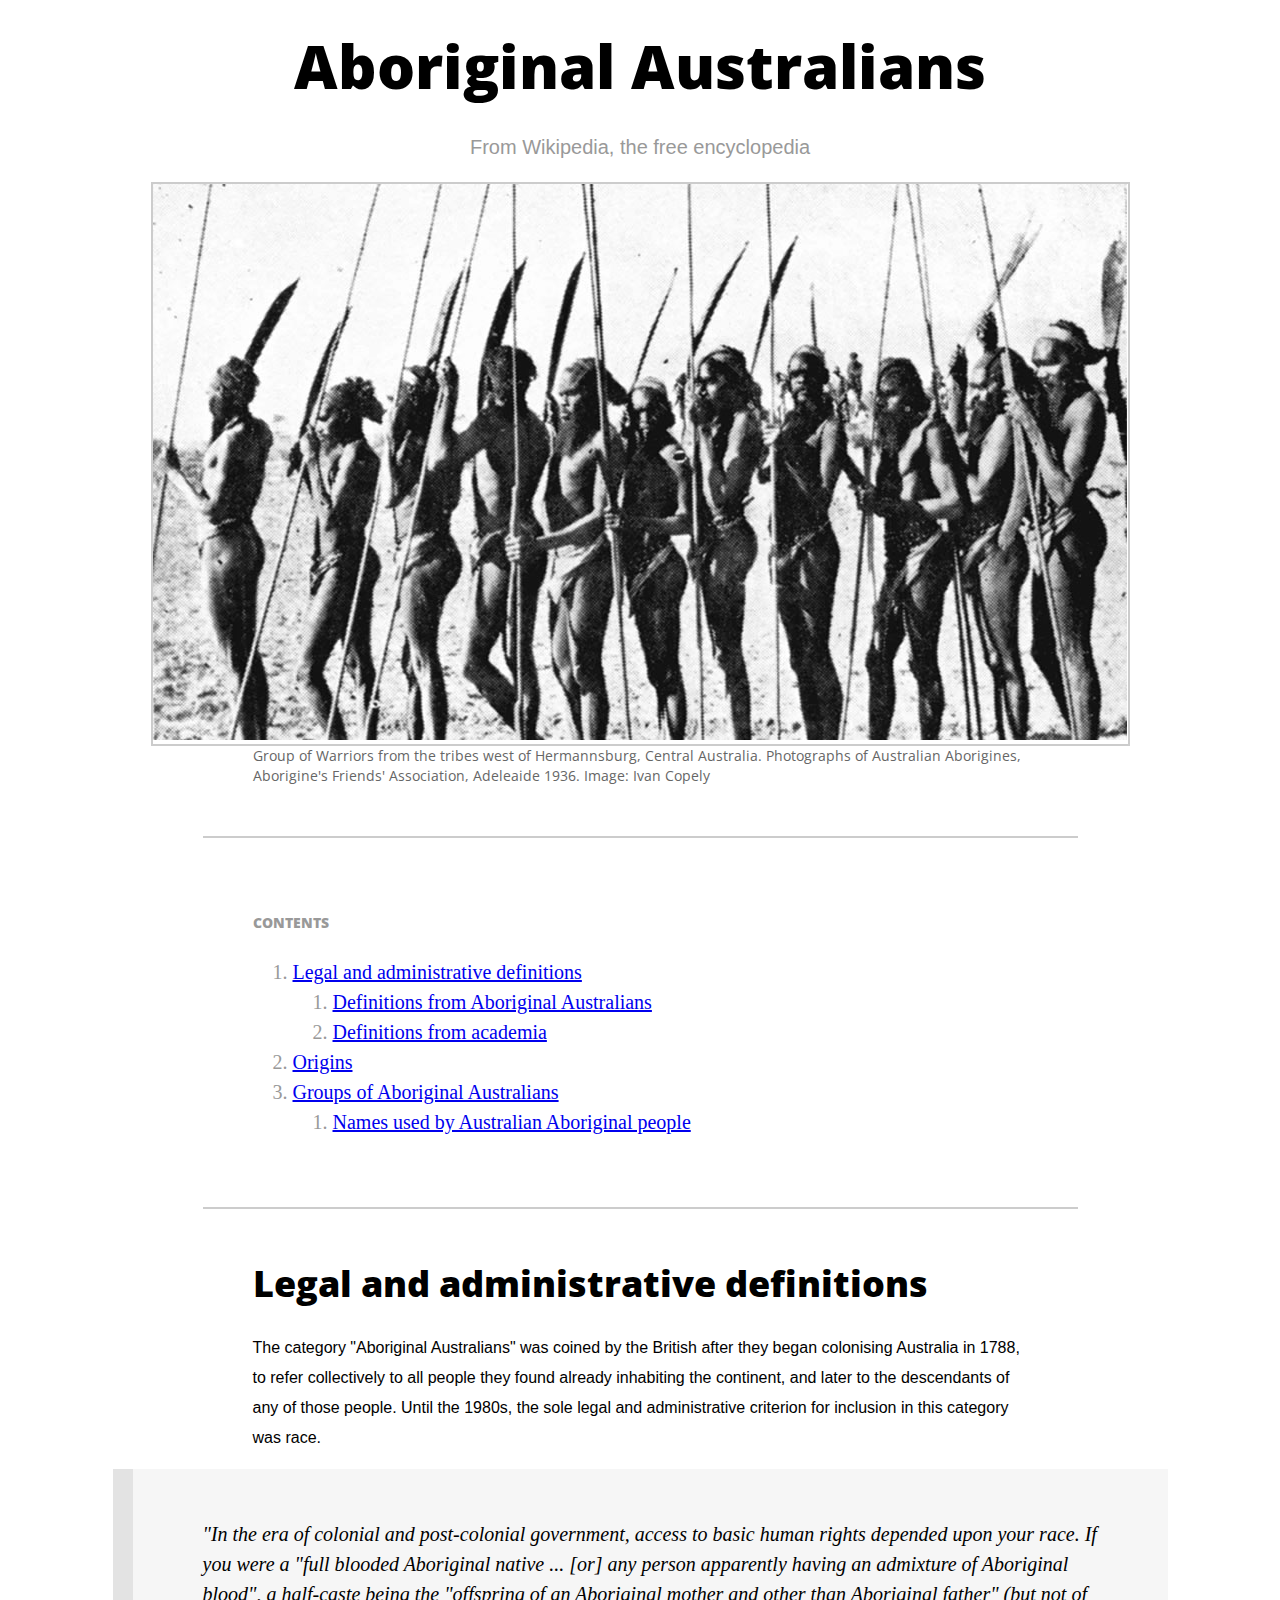
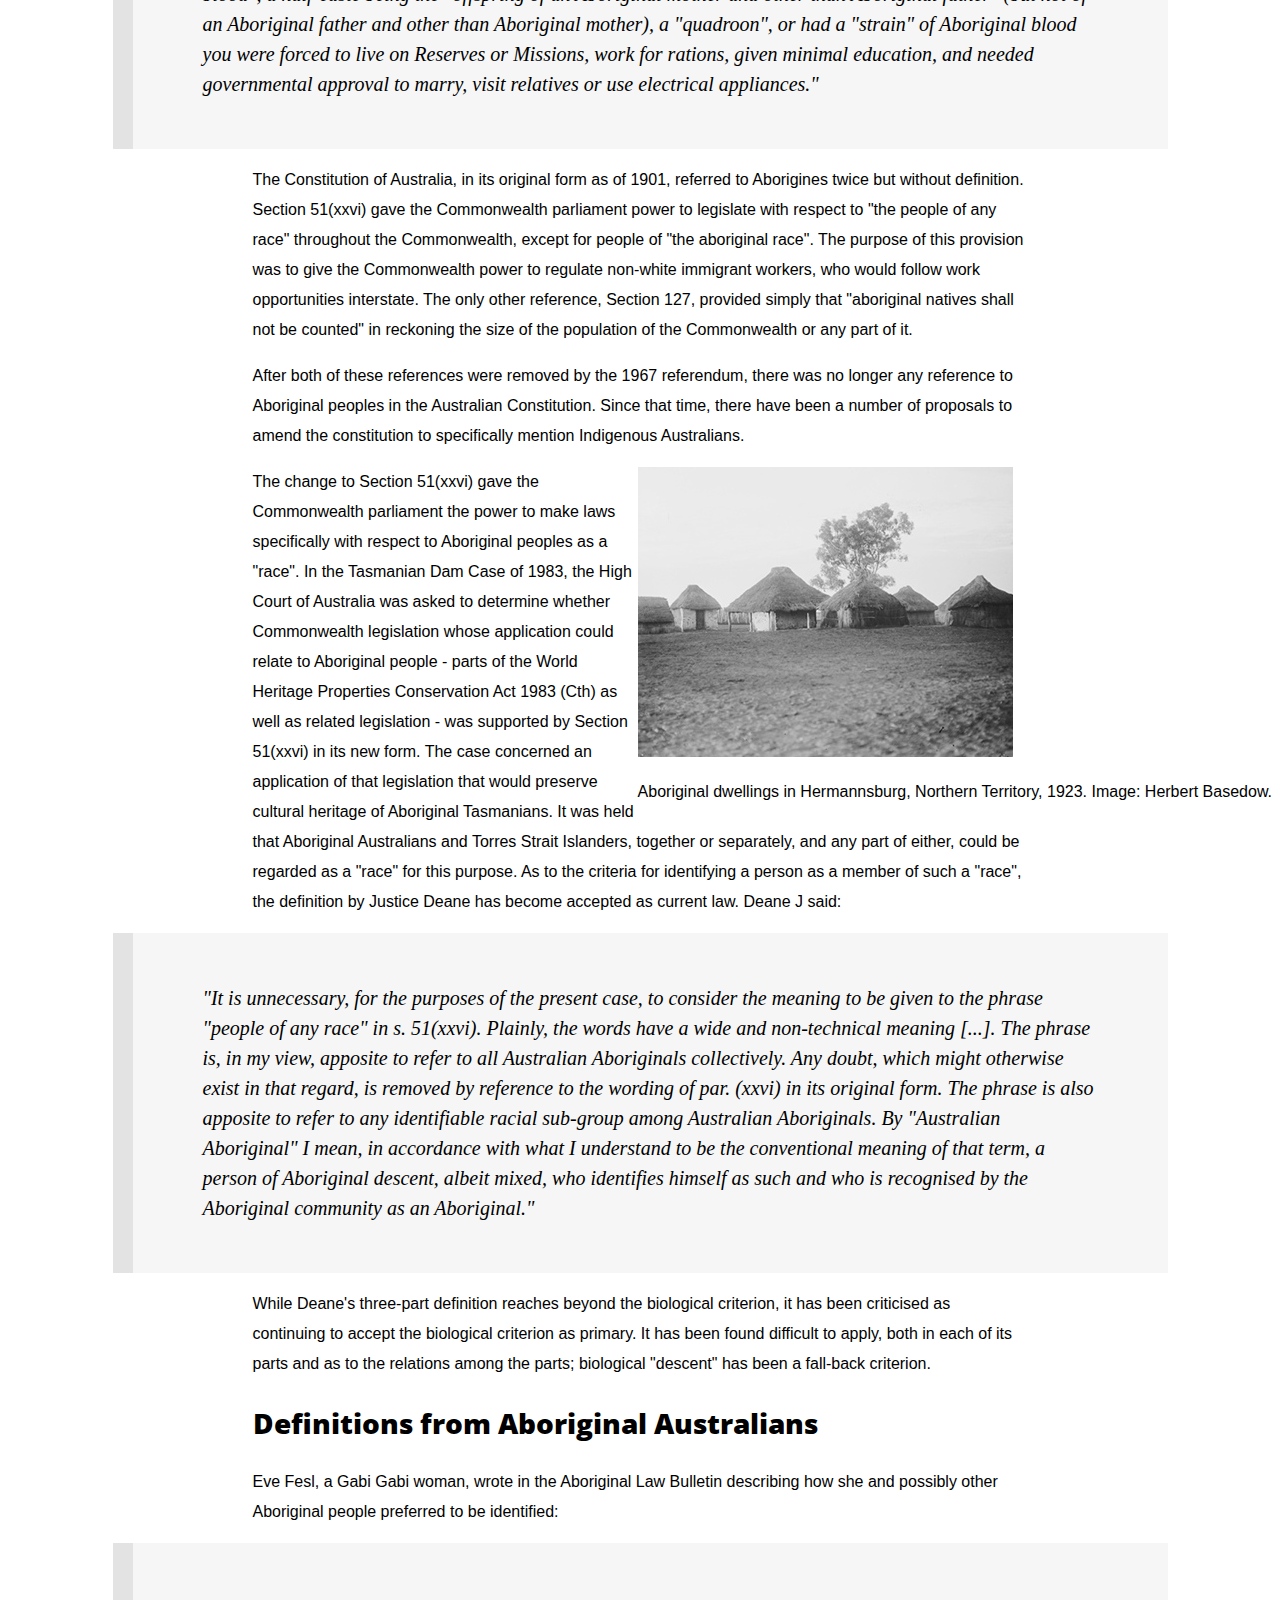
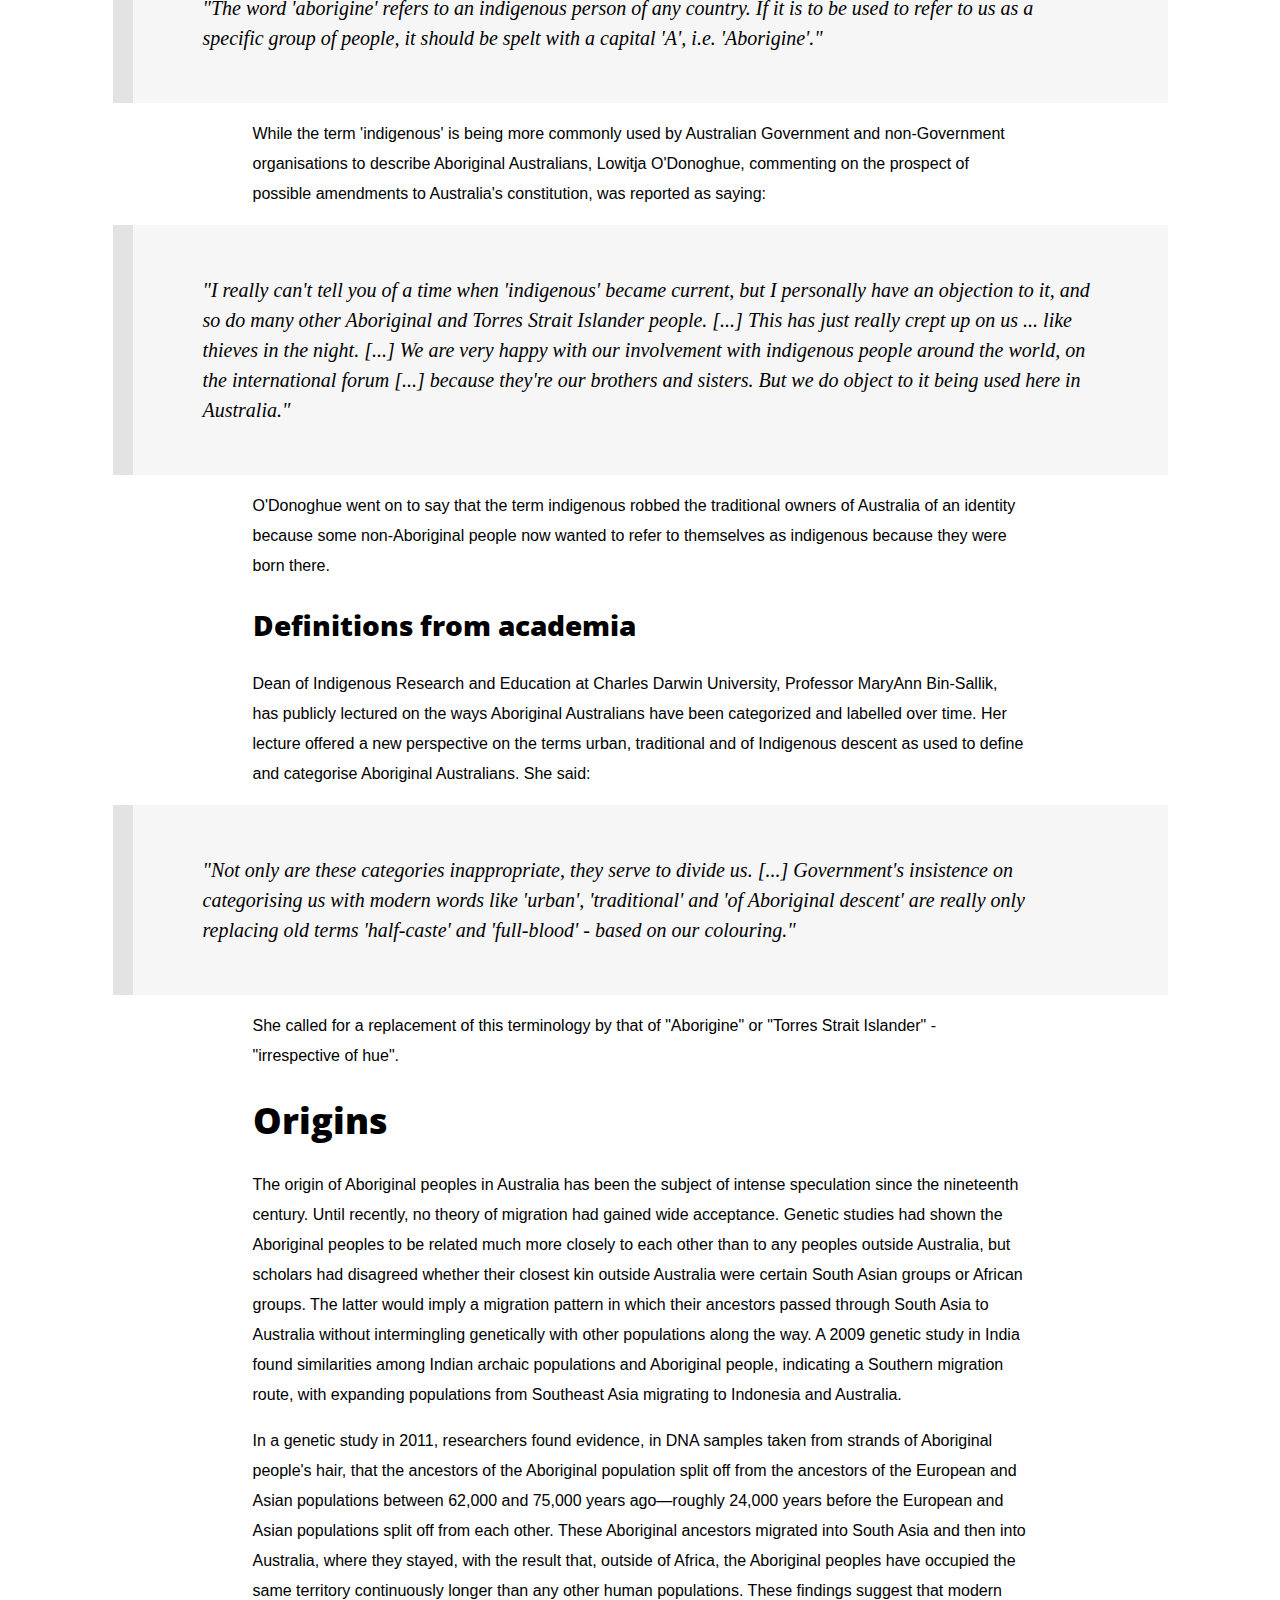
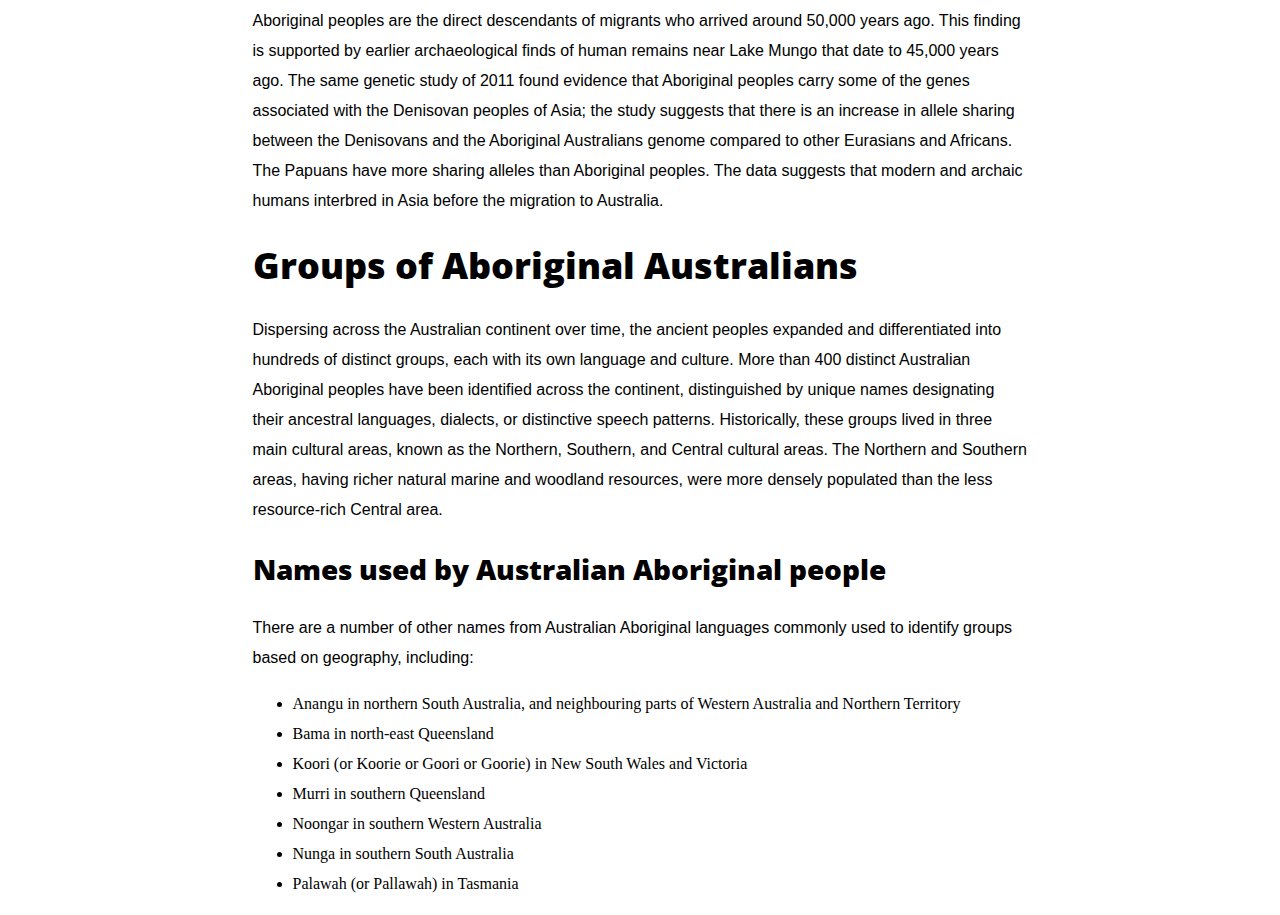
==== commit 94526a99: "Advanced CSS Class" ====
--- a/Projects/02-ArticleStyle/index.html
+++ b/Projects/02-ArticleStyle/index.html
@@ -8,57 +8,9 @@
 		<!--Bad CSS
 		<style>
 
-			.caption {
-				font-family: 'Open Sans', Helvetica, Arial, sans-serif;
-				color: #666;
-				font-size: 14px;
-				line-height: 20px;
-			}
-
-			.contents {
-				font-family: 'Open Sans', Helvetica, Arial, sans-serif;
-				color: #999;
-				font-size: 14px;
-				font-weight: 800;
-				text-transform: uppercase;
-			}
 			.contentslist {
 				list-style-type: none;
 
-			}
-			h1 {
-				font-family: 'Open Sans', Helvetica, Arial, sans-serif;
-				color: #222;
-				font-size: 60px;
-				font-weight: 800;
-				text-align: center;
-			}
-			h2 {
-				font-family: 'Open Sans', Helvetica, Arial, sans-serif;
-				font-size: 36px;
-				font-color: #222;
-				font-weight: 800;
-			}
-			h3 {
-				
-			}
-			h5 {
-				font-family: Georgia, Helvetica, Arial, sans-serif;
-				color: #999;
-				font-size: 20px;
-				font-weight: lighter;
-				text-align: center;
-			}
-
-			.imgMain {
-				width: 975px;
-				border: 2px solid #ccc;
-			}
-			.imgCaption {
-				
-				float: right;
-				margin: 8px 0 0 20px;
-				padding: 4px;
 			}
 			figure {
 				border: 2px solid #ccc;
@@ -88,31 +40,28 @@
 			
 		</style>-->
 		<style>
+		.caption {
+			color: #666;
+			font-family: 'Open Sans', Helvetica, Arial, sans-serif;
+			font-size: 14px;
+			line-height: 20px;
+		}
+
 		.container {
 			width: 775px;
 			margin: 0 auto;
 
 		}
-		.picture {
-			width: 975px;
-			border: solid 2px #ccc;
-		}
-		.quote {
-			width: 975px;
-			background: #f6f6f6;
-			border-left:solid 20px #e3e3e3;
-			font-style: italic;
-			font-size: 20px;
-			padding: 30px;
+		.contents {
+			color: #999;
+			font-size: 14px;
+			text-transform: uppercase;
+			
 		}
 		.figure {
 			float: right;
 		}
-		.caption {
-			font-family: 'Open Sans', Helvetica, Arial, sans-serif;
-			color: #666;
-			font-size: 14px;
-		}
+
 		h1,
 		h2,
 		h3,
@@ -122,6 +71,7 @@
 			font-family: 'Open Sans', Helvetica, Arial, sans-serif;
 			font-color: #222;
 			font-weight: 800;
+			margin: 25px 0;
 		}
 		h1 {
 			font-size: 60px;
@@ -132,15 +82,21 @@
 		h3 {
 			font-size: 28px;
 		}
-		.contents {
-			font-size: 14px;
-			text-transform: uppercase;
-			color: #999;
-		}
+		header {
+			text-align: center;
+		}
+
 		.navigation {
 			border-top: 2px solid #ccc;
 			border-bottom: 2px solid #ccc;
-			padding: 20px;
+			padding: 50px;
+			margin-top: 50px;
+			margin-bottom: 50px;
+		}
+		ol {
+			font-size: 20px;
+			line-height: 30px;
+			color: #999;
 		}
 		p {
 			font-family: Georgia, Helvetica, Arial, sans-serif;
@@ -148,15 +104,31 @@
 			font-color: #222;
 			line-height: 30px;
 		}
-		header {
-			text-align: center;
-		}
-
+		.picture {
+			border: solid 2px #ccc;
+			width: 975px;
+		}
+		.subtitle {
+			color: #999;
+			font-size: 20px;
+		}
+		.quote {
+			background: #f6f6f6;
+			border-left:solid 20px #e3e3e3;
+			font-style: italic;
+			font-size: 20px;
+			line-height: 30px;
+			padding: 30px;
+			width: 975px;
+		}
+		ul {
+			line-height: 30px;
+		}
 		</style>
 		<article>
 			<header class="container">
 				<h1>Aboriginal Australians</h1>
-				<p>From Wikipedia, the free encyclopedia</p>
+				<p class="subtitle">From Wikipedia, the free encyclopedia</p>
 			</header>
 			<div class="container picture">
 				<img src="images/aboriginal-australians.jpg" alt="">
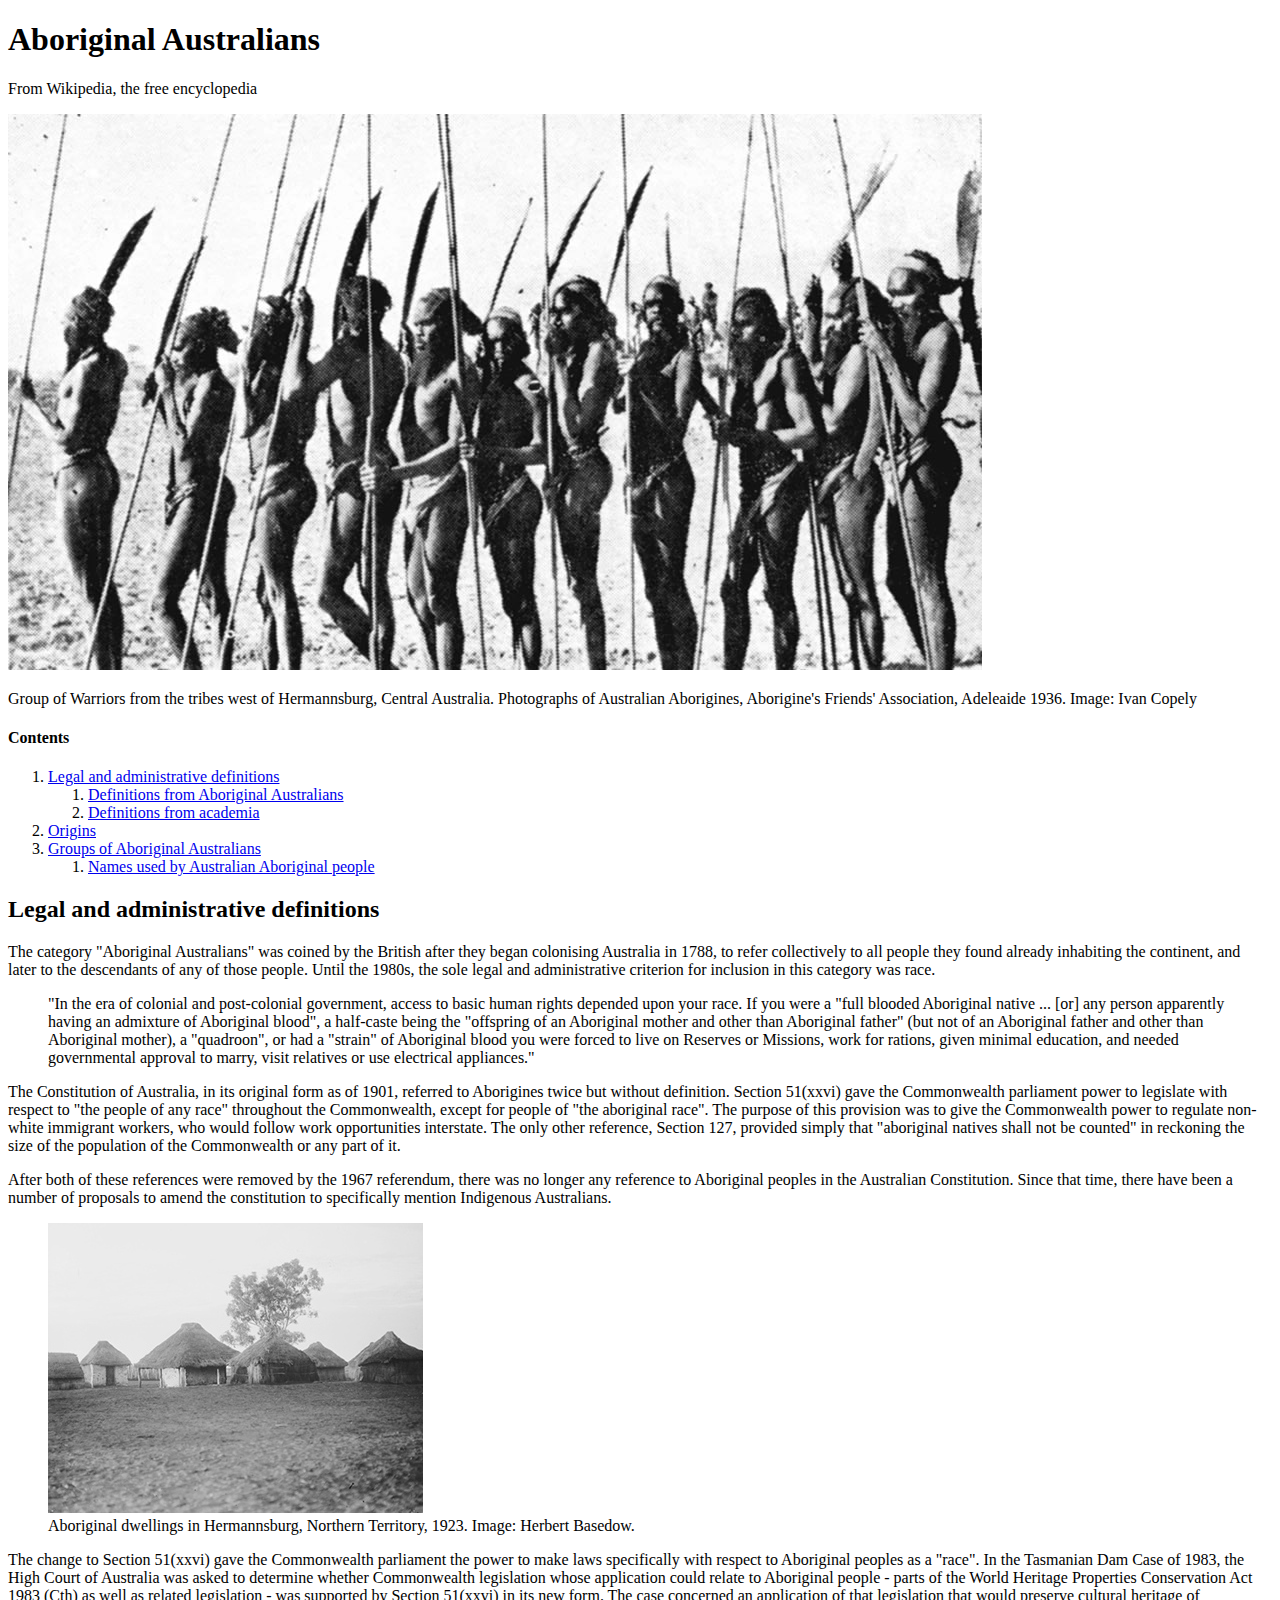
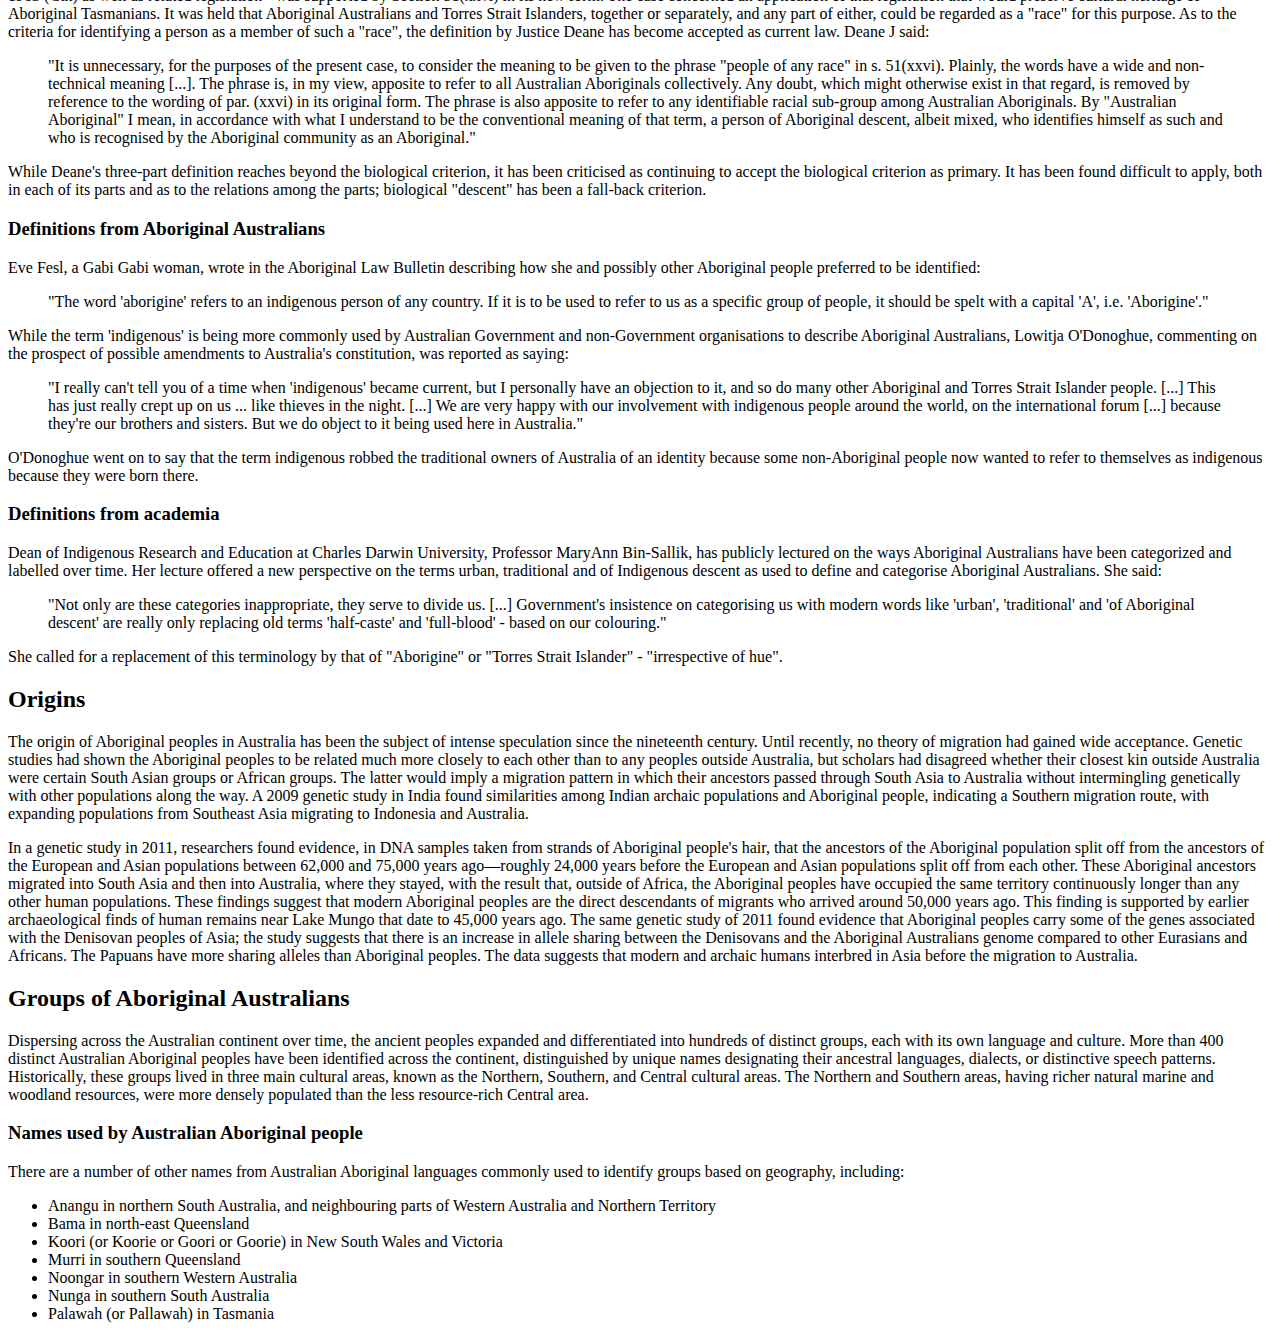
==== commit 25ec5fda: "Update Project 3" ====
--- a/Projects/02-ArticleStyle/index.html
+++ b/Projects/02-ArticleStyle/index.html
@@ -2,129 +2,12 @@
 <html>
 	<head>
 		<title>Aboriginal Australians</title>
+
+		<link href="css/master.css" rel="stylesheet">
+
 		<link href='http://fonts.googleapis.com/css?family=Open+Sans:300italic,400italic,600italic,700italic,800italic,700,300,600,800,400' rel='stylesheet' type='text/css'>
 	</head>
 	<body>
-		<!--Bad CSS
-		<style>
-
-			.contentslist {
-				list-style-type: none;
-
-			}
-			figure {
-				border: 2px solid #ccc;
-				float: right;
-				margin: 8px 0 0 20px;
-			}
-			nav {
-				margin: 100px;
-				padding: 50px;
-				border-top: 2px solid #ccc;
-				border-bottom: 2px solid #ccc;
-			}
-
-			ol {
-				font-family: Georgia, Helvetica, Arial, sans-serif;
-				font-size: 20px;
-				color: #999;
-				line-height: 35px;
-			}
-			ul {
-				font-family: Georgia, Helvetica, Arial, sans-serif;
-				font-size: 16px;
-				font-color: #222;
-				line-height: 30px;
-			}
-
-			
-		</style>-->
-		<style>
-		.caption {
-			color: #666;
-			font-family: 'Open Sans', Helvetica, Arial, sans-serif;
-			font-size: 14px;
-			line-height: 20px;
-		}
-
-		.container {
-			width: 775px;
-			margin: 0 auto;
-
-		}
-		.contents {
-			color: #999;
-			font-size: 14px;
-			text-transform: uppercase;
-			
-		}
-		.figure {
-			float: right;
-		}
-
-		h1,
-		h2,
-		h3,
-		h4,
-		h5,
-		h6 {
-			font-family: 'Open Sans', Helvetica, Arial, sans-serif;
-			font-color: #222;
-			font-weight: 800;
-			margin: 25px 0;
-		}
-		h1 {
-			font-size: 60px;
-		}
-		h2 {
-			font-size: 36px;
-		}
-		h3 {
-			font-size: 28px;
-		}
-		header {
-			text-align: center;
-		}
-
-		.navigation {
-			border-top: 2px solid #ccc;
-			border-bottom: 2px solid #ccc;
-			padding: 50px;
-			margin-top: 50px;
-			margin-bottom: 50px;
-		}
-		ol {
-			font-size: 20px;
-			line-height: 30px;
-			color: #999;
-		}
-		p {
-			font-family: Georgia, Helvetica, Arial, sans-serif;
-			font-size: 16px;
-			font-color: #222;
-			line-height: 30px;
-		}
-		.picture {
-			border: solid 2px #ccc;
-			width: 975px;
-		}
-		.subtitle {
-			color: #999;
-			font-size: 20px;
-		}
-		.quote {
-			background: #f6f6f6;
-			border-left:solid 20px #e3e3e3;
-			font-style: italic;
-			font-size: 20px;
-			line-height: 30px;
-			padding: 30px;
-			width: 975px;
-		}
-		ul {
-			line-height: 30px;
-		}
-		</style>
 		<article>
 			<header class="container">
 				<h1>Aboriginal Australians</h1>
@@ -169,14 +52,12 @@
 			<div class="container">
 				<p>The Constitution of Australia, in its original form as of 1901, referred to Aborigines twice but without definition. Section 51(xxvi) gave the Commonwealth parliament power to legislate with respect to "the people of any race" throughout the Commonwealth, except for people of "the aboriginal race". The purpose of this provision was to give the Commonwealth power to regulate non-white immigrant workers, who would follow work opportunities interstate. The only other reference, Section 127, provided simply that "aboriginal natives shall not be counted" in reckoning the size of the population of the Commonwealth or any part of it.</p>
 				<p>After both of these references were removed by the 1967 referendum, there was no longer any reference to Aboriginal peoples in the Australian Constitution. Since that time, there have been a number of proposals to amend the constitution to specifically mention Indigenous Australians.</p>
-			</div>
-			<div class="figure">
-				<img src="images/aboriginal-dwellings.jpg" alt="">
-				<p>
-					Aboriginal dwellings in Hermannsburg, Northern Territory, 1923. Image: Herbert Basedow.
-				</p>
-			</div>
-			<div class="container">
+				<figure>
+					<img src="images/aboriginal-dwellings.jpg" alt="">
+					<figcaption class="caption">
+						Aboriginal dwellings in Hermannsburg, Northern Territory, 1923. Image: Herbert Basedow.
+					</figcaption>
+				</figure>
 				<p>The change to Section 51(xxvi) gave the Commonwealth parliament the power to make laws specifically with respect to Aboriginal peoples as a "race". In the Tasmanian Dam Case of 1983, the High Court of Australia was asked to determine whether Commonwealth legislation whose application could relate to Aboriginal people - parts of the World Heritage Properties Conservation Act 1983 (Cth) as well as related legislation - was supported by Section 51(xxvi) in its new form. The case concerned an application of that legislation that would preserve cultural heritage of Aboriginal Tasmanians. It was held that Aboriginal Australians and Torres Strait Islanders, together or separately, and any part of either, could be regarded as a "race" for this purpose. As to the criteria for identifying a person as a member of such a "race", the definition by Justice Deane has become accepted as current law. Deane J said:</p>
 			</div>
 			<div class="container quote">
